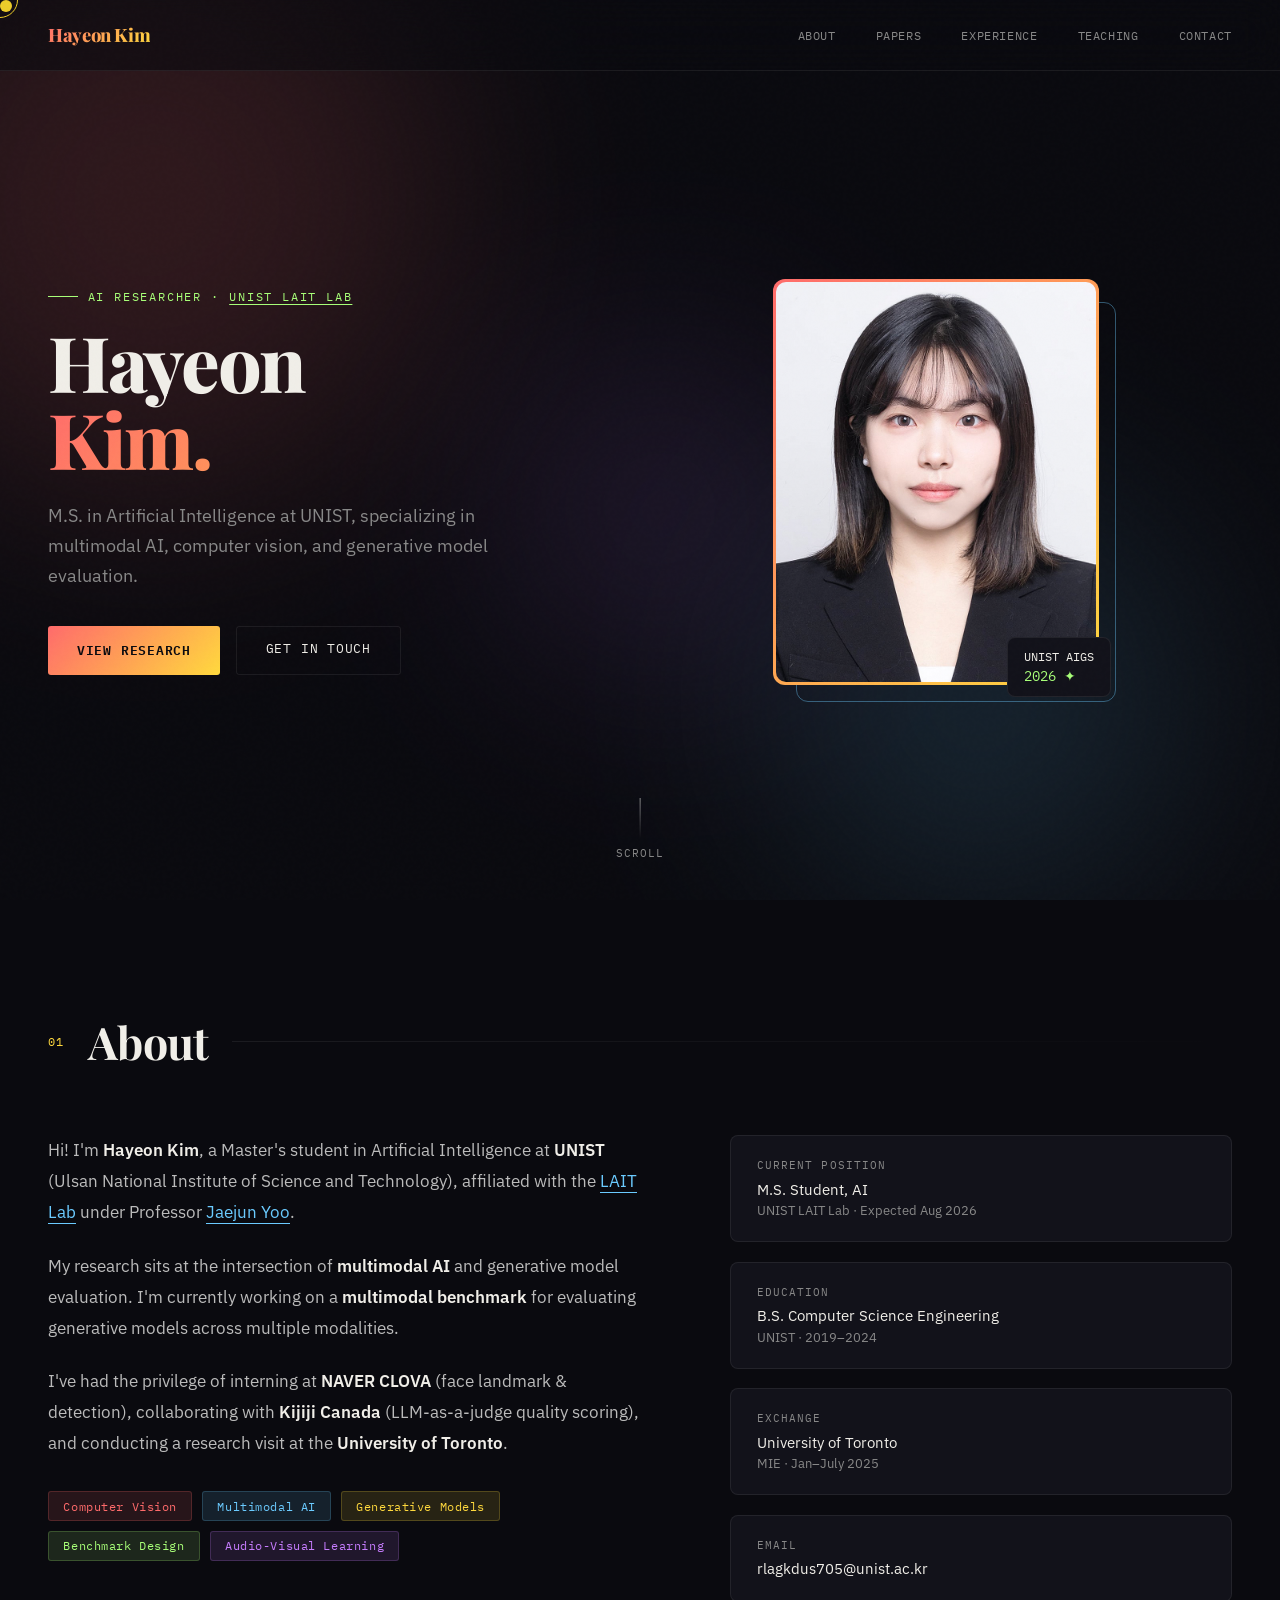
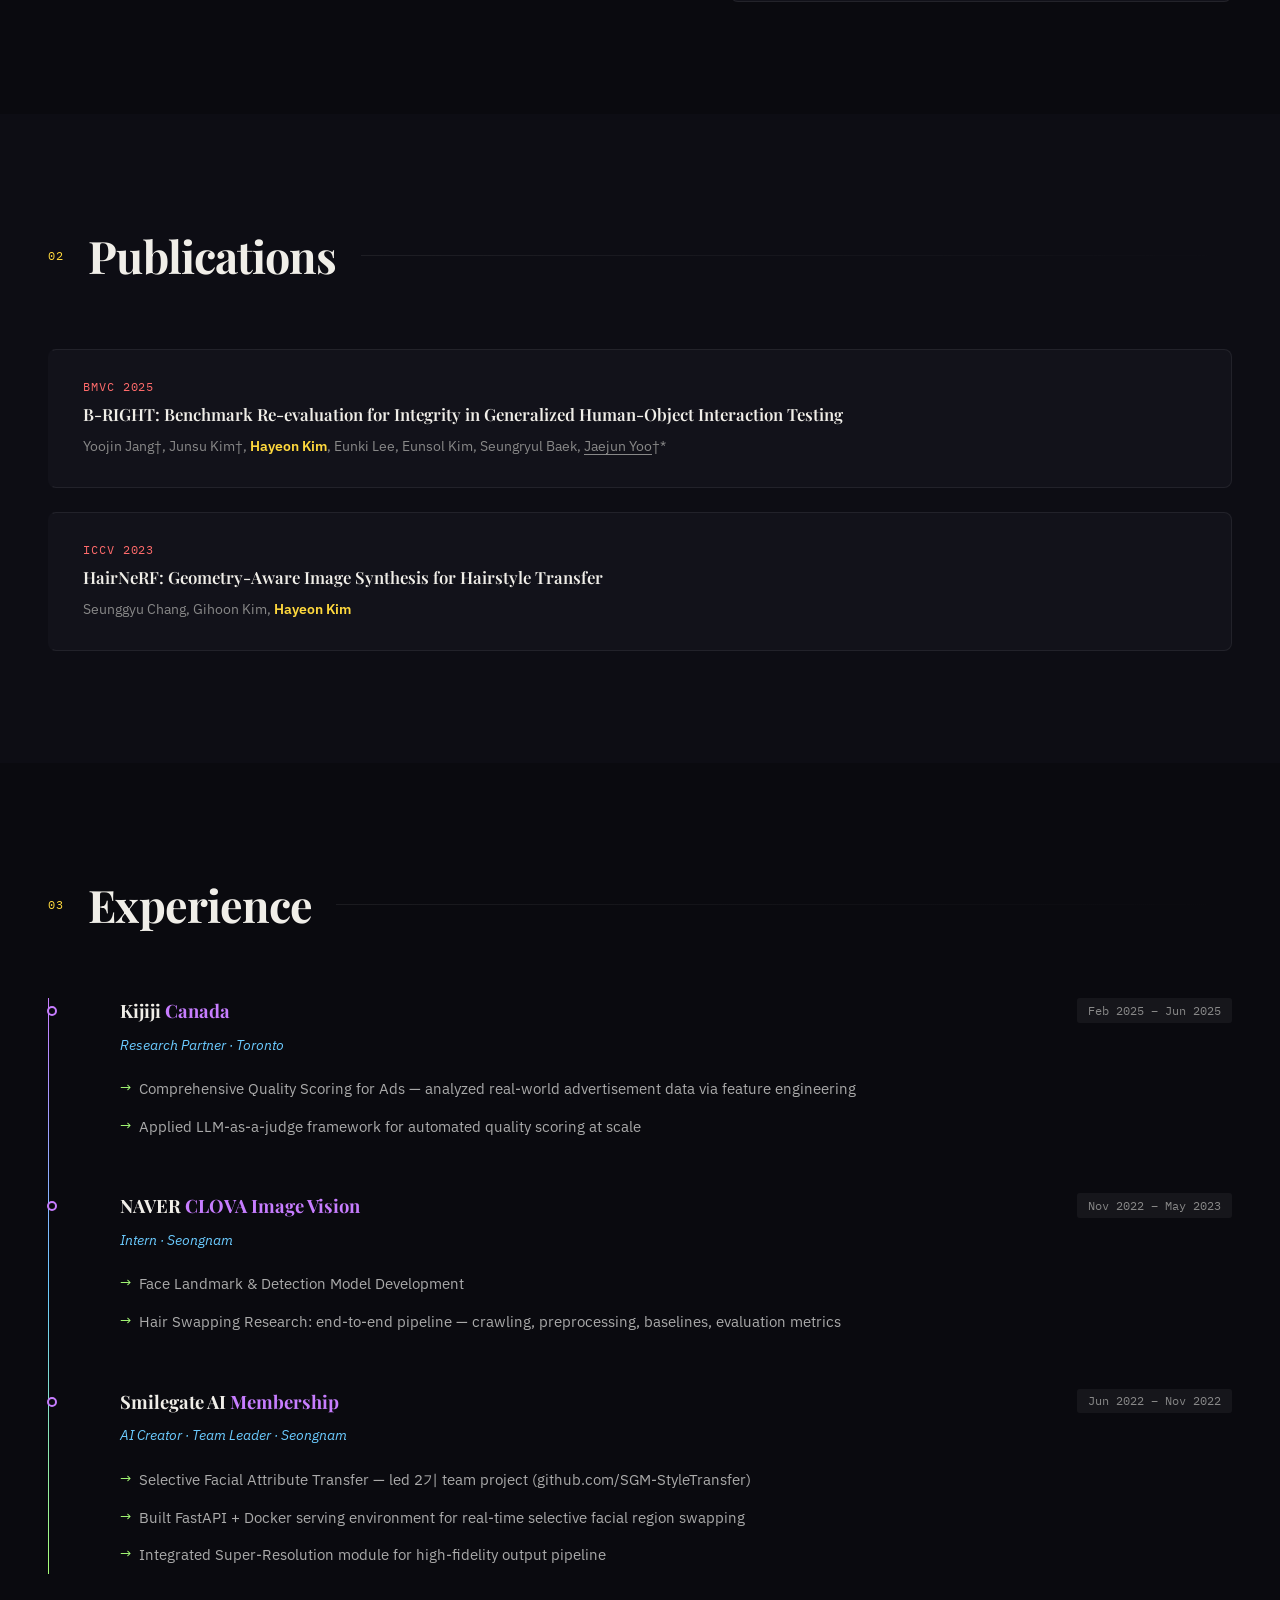
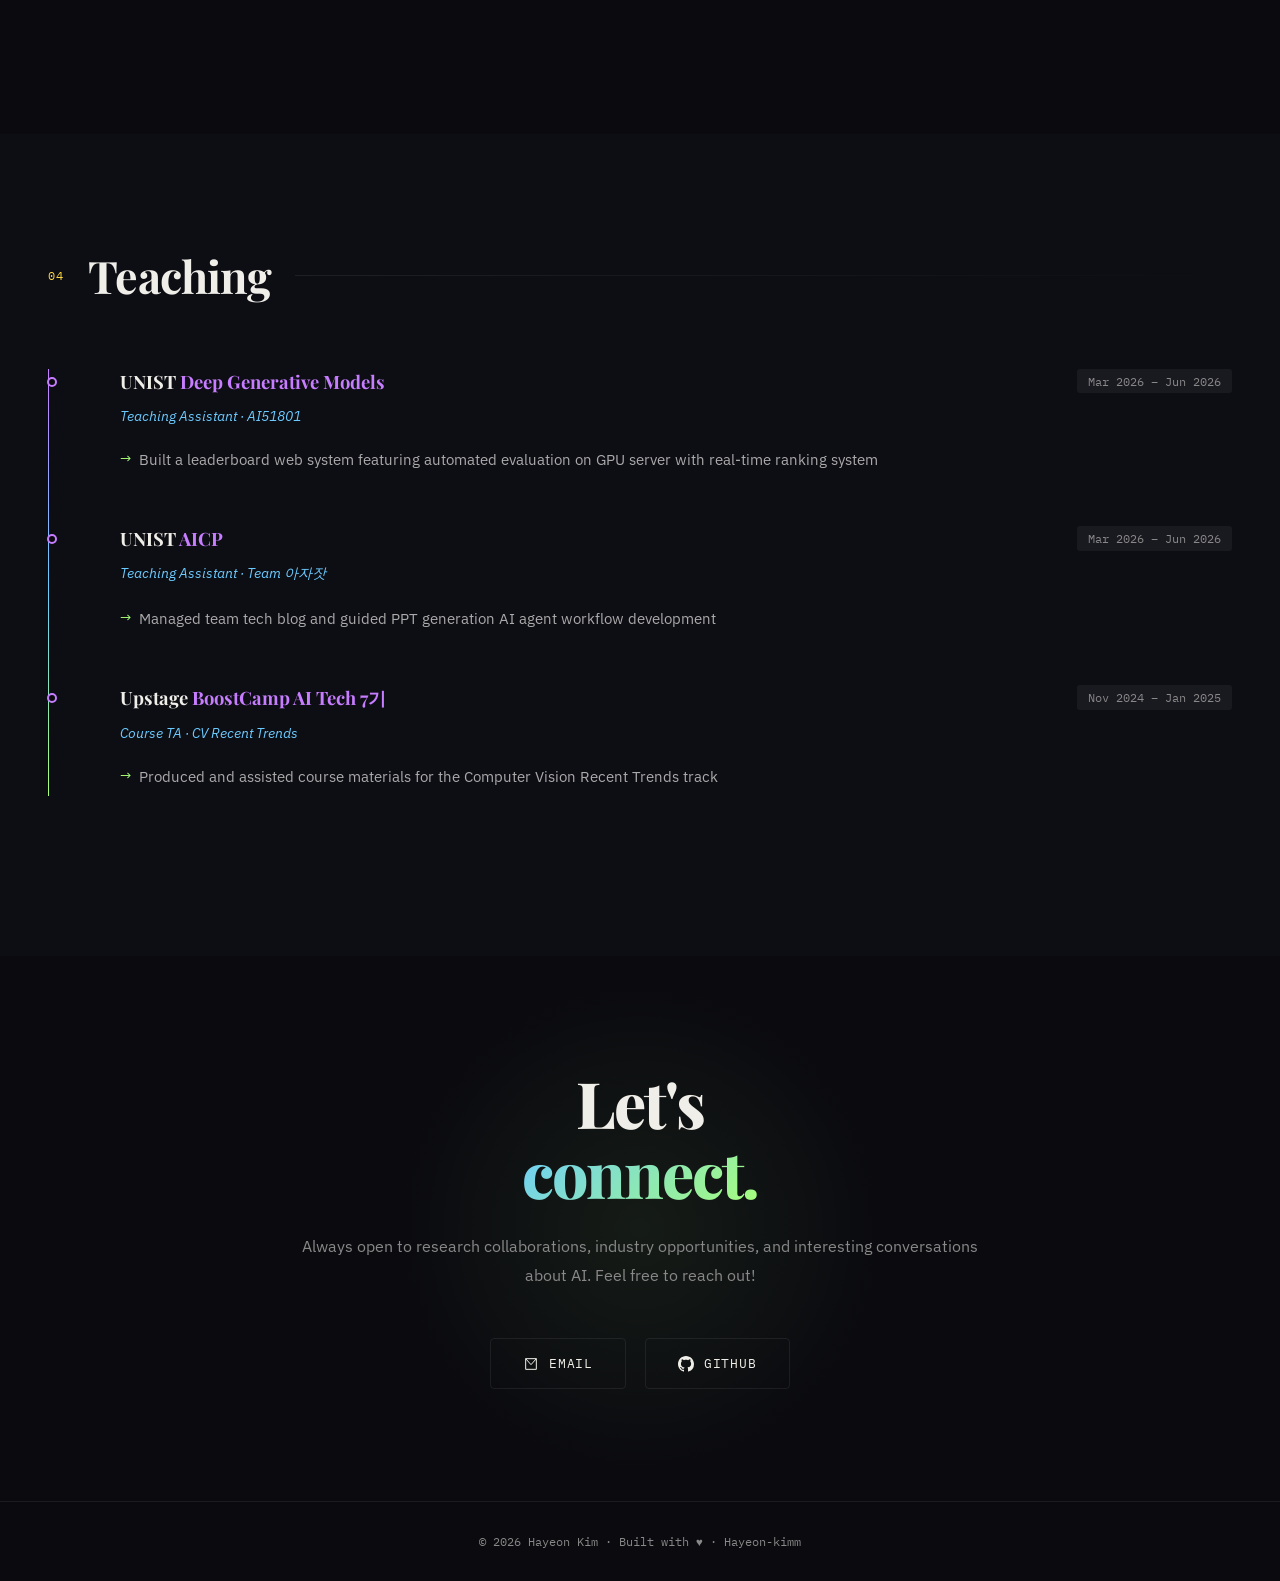
==== index.html @ 932c5a8c "Update index.html" ====
<!DOCTYPE html>
<html lang="en">
<head>
  <meta charset="UTF-8" />
  <meta name="viewport" content="width=device-width, initial-scale=1.0" />
  <title>Hayeon Kim — AI Researcher</title>
  <link rel="preconnect" href="https://fonts.googleapis.com">
  <link href="https://fonts.googleapis.com/css2?family=Playfair+Display:ital,wght@0,500;0,600;0,700;0,800;1,500&family=IBM+Plex+Sans:wght@300;400;500;600&family=IBM+Plex+Mono:wght@400;500&display=swap" rel="stylesheet">
  <style>
    :root {
      --bg: #0a0a0f;
      --card: #12121a;
      --border: rgba(255,255,255,0.07);
      --text: #f0eee8;
      --muted: #888;
      --accent1: #ff6b6b;
      --accent2: #ffd93d;
      --accent3: #6bcbff;
      --accent4: #a8ff78;
      --accent5: #c77dff;
      --grad1: linear-gradient(135deg, #ff6b6b, #ffd93d);
      --grad2: linear-gradient(135deg, #6bcbff, #a8ff78);
      --grad3: linear-gradient(135deg, #c77dff, #ff6b6b);
    }

    *, *::before, *::after { box-sizing: border-box; margin: 0; padding: 0; }

    html { scroll-behavior: smooth; }

    body {
      font-family: 'IBM Plex Sans', sans-serif;
      background: var(--bg);
      color: var(--text);
      overflow-x: hidden;
      cursor: none;
    }

    /* ── CUSTOM CURSOR ── */
    .cursor {
      width: 12px; height: 12px;
      background: var(--accent2);
      border-radius: 50%;
      position: fixed;
      pointer-events: none;
      z-index: 9999;
      transition: transform 0.15s ease, width 0.2s, height 0.2s;
      mix-blend-mode: difference;
    }
    .cursor-ring {
      width: 36px; height: 36px;
      border: 1.5px solid var(--accent2);
      border-radius: 50%;
      position: fixed;
      pointer-events: none;
      z-index: 9998;
      transition: transform 0.4s cubic-bezier(.23,1,.32,1), opacity 0.3s;
      mix-blend-mode: difference;
    }

    /* ── NOISE OVERLAY ── */
    body::before {
      content: '';
      position: fixed;
      inset: 0;
      background-image: url("data:image/svg+xml,%3Csvg viewBox='0 0 256 256' xmlns='http://www.w3.org/2000/svg'%3E%3Cfilter id='noise'%3E%3CfeTurbulence type='fractalNoise' baseFrequency='0.9' numOctaves='4' stitchTiles='stitch'/%3E%3C/filter%3E%3Crect width='100%25' height='100%25' filter='url(%23noise)' opacity='0.03'/%3E%3C/svg%3E");
      pointer-events: none;
      z-index: 1000;
      opacity: 0.4;
    }

    /* ── NAV ── */
    nav {
      position: fixed; top: 0; left: 0; right: 0;
      z-index: 100;
      padding: 1.4rem 3rem;
      display: flex; justify-content: space-between; align-items: center;
      backdrop-filter: blur(20px);
      border-bottom: 1px solid var(--border);
      background: rgba(10,10,15,0.6);
    }
    .nav-logo {
      font-family: 'Playfair Display', serif;
      font-weight: 800;
      font-size: 1.15rem;
      letter-spacing: -0.02em;
      background: var(--grad1);
      -webkit-background-clip: text;
      -webkit-text-fill-color: transparent;
    }
    .nav-links { display: flex; gap: 2.5rem; }
    .nav-links a {
      font-family: 'IBM Plex Mono', monospace;
      font-size: 0.78rem;
      color: var(--muted);
      text-decoration: none;
      letter-spacing: 0.05em;
      text-transform: uppercase;
      transition: color 0.2s;
      position: relative;
    }
    .nav-links a::after {
      content: '';
      position: absolute; bottom: -3px; left: 0; right: 0;
      height: 1px;
      background: var(--accent2);
      transform: scaleX(0);
      transition: transform 0.3s ease;
    }
    .nav-links a:hover { color: var(--text); }
    .nav-links a:hover::after { transform: scaleX(1); }

    /* ── HERO ── */
    #hero {
      min-height: 100vh;
      display: grid;
      grid-template-columns: 1fr 1fr;
      align-items: center;
      padding: 8rem 3rem 4rem;
      position: relative;
      overflow: hidden;
    }
    .hero-bg-blob {
      position: absolute;
      border-radius: 50%;
      filter: blur(120px);
      opacity: 0.15;
      pointer-events: none;
    }
    .blob1 { width: 600px; height: 600px; background: var(--accent1); top: -100px; left: -150px; animation: blobFloat 8s ease-in-out infinite; }
    .blob2 { width: 400px; height: 400px; background: var(--accent3); bottom: 0; right: 100px; animation: blobFloat 10s ease-in-out infinite reverse; }
    .blob3 { width: 300px; height: 300px; background: var(--accent5); top: 40%; left: 40%; animation: blobFloat 7s ease-in-out infinite 2s; }
    @keyframes blobFloat { 0%,100% { transform: translate(0,0) scale(1); } 50% { transform: translate(30px,-40px) scale(1.05); } }

    .hero-text { position: relative; z-index: 2; }
    .hero-tag {
      font-family: 'IBM Plex Mono', monospace;
      font-size: 0.75rem;
      color: var(--accent4);
      letter-spacing: 0.15em;
      text-transform: uppercase;
      margin-bottom: 1.2rem;
      display: flex; align-items: center; gap: 0.6rem;
    }
    .hero-tag::before { content: ''; width: 30px; height: 1px; background: var(--accent4); }
    h1 {
      font-family: 'Playfair Display', serif;
      font-size: clamp(3rem, 6vw, 5rem);
      font-weight: 800;
      line-height: 1.0;
      letter-spacing: -0.03em;
      margin-bottom: 0.3rem;
    }
    h1 .line2 {
      background: var(--grad1);
      -webkit-background-clip: text;
      -webkit-text-fill-color: transparent;
      display: block;
    }
    .hero-subtitle {
      font-size: 1.1rem;
      color: var(--muted);
      margin: 1.5rem 0 2.2rem;
      line-height: 1.7;
      max-width: 480px;
    }
    .hero-subtitle em { color: var(--accent3); font-style: italic; }
    .hero-btns { display: flex; gap: 1rem; flex-wrap: wrap; }
    .btn {
      font-family: 'IBM Plex Mono', monospace;
      font-size: 0.82rem;
      letter-spacing: 0.06em;
      text-transform: uppercase;
      padding: 0.85rem 1.8rem;
      border-radius: 3px;
      text-decoration: none;
      transition: all 0.25s;
      cursor: none;
    }
    .btn-primary {
      background: var(--grad1);
      color: #0a0a0f;
      font-weight: 600;
    }
    .btn-primary:hover { transform: translateY(-3px); box-shadow: 0 12px 35px rgba(255,107,107,0.35); }
    .btn-outline {
      border: 1px solid var(--border);
      color: var(--text);
      background: transparent;
    }
    .btn-outline:hover { border-color: var(--accent3); color: var(--accent3); transform: translateY(-3px); }

    .hero-photo {
      position: relative;
      z-index: 2;
      display: flex;
      justify-content: center;
      align-items: center;
    }
    .photo-frame {
      position: relative;
      width: 320px; height: 400px;
    }
    .photo-frame::before {
      content: '';
      position: absolute;
      inset: -3px;
      background: var(--grad1);
      border-radius: 12px;
      z-index: -1;
      animation: borderRotate 4s linear infinite;
    }
    .photo-frame::after {
      content: '';
      position: absolute;
      top: 20px; left: 20px;
      right: -20px; bottom: -20px;
      border: 1px solid var(--accent3);
      border-radius: 12px;
      opacity: 0.4;
      z-index: -2;
    }
    @keyframes borderRotate { 0%,100% { opacity: 1; } 50% { opacity: 0.6; } }
    .photo-frame img {
      width: 100%; height: 100%;
      object-fit: cover;
      border-radius: 10px;
      display: block;
    }
    .photo-badge {
      position: absolute;
      bottom: -15px; right: -15px;
      background: var(--card);
      border: 1px solid var(--border);
      border-radius: 8px;
      padding: 0.7rem 1rem;
      font-family: 'IBM Plex Mono', monospace;
      font-size: 0.72rem;
    }
    .photo-badge span { color: var(--accent4); display: block; margin-top: 2px; font-size: 0.9rem; }

    .hero-scroll {
      position: absolute;
      bottom: 2.5rem; left: 50%;
      transform: translateX(-50%);
      display: flex; flex-direction: column; align-items: center; gap: 0.5rem;
      font-family: 'IBM Plex Mono', monospace;
      font-size: 0.7rem;
      color: var(--muted);
      letter-spacing: 0.1em;
      text-transform: uppercase;
      z-index: 2;
    }
    .scroll-line {
      width: 1px; height: 40px;
      background: linear-gradient(to bottom, var(--muted), transparent);
      animation: scrollPulse 2s ease-in-out infinite;
    }
    @keyframes scrollPulse { 0%,100% { opacity: 1; transform: scaleY(1); } 50% { opacity: 0.4; transform: scaleY(0.6); } }

    /* ── SECTIONS ── */
    section { padding: 7rem 3rem; position: relative; }
    .section-header {
      display: flex; align-items: center; gap: 1.5rem;
      margin-bottom: 4rem;
    }
    .section-num {
      font-family: 'IBM Plex Mono', monospace;
      font-size: 0.72rem;
      color: var(--accent2);
      letter-spacing: 0.1em;
    }
    .section-title {
      font-family: 'Playfair Display', serif;
      font-size: clamp(1.8rem, 3.5vw, 2.8rem);
      font-weight: 700;
      letter-spacing: -0.02em;
    }
    .section-line {
      flex: 1; height: 1px;
      background: linear-gradient(to right, var(--border), transparent);
    }

    /* ── ABOUT ── */
    #about { background: var(--bg); }
    .about-grid {
      display: grid;
      grid-template-columns: 1.2fr 1fr;
      gap: 5rem;
      align-items: start;
    }
    .about-text p {
      font-size: 1.05rem;
      line-height: 1.85;
      color: #bbb;
      margin-bottom: 1.4rem;
    }
    .about-text p strong { color: var(--text); font-weight: 600; }
    .about-text em { color: var(--accent3); }
    .tag-cloud { display: flex; flex-wrap: wrap; gap: 0.6rem; margin-top: 2rem; }
    .tag {
      font-family: 'IBM Plex Mono', monospace;
      font-size: 0.72rem;
      padding: 0.4rem 0.9rem;
      border-radius: 3px;
      letter-spacing: 0.05em;
    }
    .tag-red { background: rgba(255,107,107,0.12); color: var(--accent1); border: 1px solid rgba(255,107,107,0.2); }
    .tag-yellow { background: rgba(255,217,61,0.12); color: var(--accent2); border: 1px solid rgba(255,217,61,0.2); }
    .tag-blue { background: rgba(107,203,255,0.12); color: var(--accent3); border: 1px solid rgba(107,203,255,0.2); }
    .tag-green { background: rgba(168,255,120,0.12); color: var(--accent4); border: 1px solid rgba(168,255,120,0.2); }
    .tag-purple { background: rgba(199,125,255,0.12); color: var(--accent5); border: 1px solid rgba(199,125,255,0.2); }

    .about-info { display: flex; flex-direction: column; gap: 1.2rem; }
    .info-card {
      background: var(--card);
      border: 1px solid var(--border);
      border-radius: 8px;
      padding: 1.4rem 1.6rem;
      transition: border-color 0.3s, transform 0.3s;
    }
    .info-card:hover { border-color: rgba(255,217,61,0.3); transform: translateX(6px); }
    .info-card-label {
      font-family: 'IBM Plex Mono', monospace;
      font-size: 0.68rem;
      color: var(--muted);
      letter-spacing: 0.1em;
      text-transform: uppercase;
      margin-bottom: 0.4rem;
    }
    .info-card-value { font-size: 0.95rem; color: var(--text); }
    .info-card-sub { font-size: 0.82rem; color: var(--muted); margin-top: 0.2rem; }

    /* ── EDUCATION ── */
    .edu-items { display: flex; flex-direction: column; gap: 1.5rem; }
    .edu-item {
      background: var(--card);
      border: 1px solid var(--border);
      border-radius: 8px;
      padding: 1.8rem 2rem;
      display: grid;
      grid-template-columns: 1fr auto;
      gap: 0.5rem;
      transition: all 0.3s;
    }
    .edu-item:hover { border-color: rgba(107,203,255,0.3); transform: translateY(-3px); }
    .edu-school {
      font-family: 'Playfair Display', serif;
      font-size: 1.1rem;
      font-weight: 700;
    }
    .edu-degree { color: var(--muted); font-size: 0.9rem; margin-top: 0.3rem; }
    .edu-period {
      font-family: 'IBM Plex Mono', monospace;
      font-size: 0.75rem;
      color: var(--accent3);
      text-align: right;
    }

    /* ── PUBLICATIONS ── */
    #publications { background: #0d0d14; }
    .pub-list { display: flex; flex-direction: column; gap: 1.5rem; }
    .pub-item {
      background: var(--card);
      border: 1px solid var(--border);
      border-left: 3px solid transparent;
      border-radius: 8px;
      padding: 1.8rem 2rem;
      transition: all 0.3s;
      position: relative;
      overflow: hidden;
    }
    .pub-item::before {
      content: '';
      position: absolute;
      inset: 0;
      background: linear-gradient(135deg, rgba(255,107,107,0.04), transparent);
      opacity: 0;
      transition: opacity 0.3s;
    }
    .pub-item:hover { border-left-color: var(--accent1); transform: translateX(6px); }
    .pub-item:hover::before { opacity: 1; }
    .pub-venue {
      font-family: 'IBM Plex Mono', monospace;
      font-size: 0.72rem;
      color: var(--accent1);
      letter-spacing: 0.08em;
      text-transform: uppercase;
      margin-bottom: 0.6rem;
    }
    .pub-title {
      font-family: 'Playfair Display', serif;
      font-size: 1.05rem;
      font-weight: 600;
      margin-bottom: 0.6rem;
      line-height: 1.4;
    }
    .pub-authors {
      font-size: 0.85rem;
      color: var(--muted);
      line-height: 1.6;
    }
    .pub-authors .me { color: var(--accent2); font-weight: 600; }

    /* ── EXPERIENCE ── */
    #experience { background: var(--bg); }
    .exp-timeline { position: relative; padding-left: 2rem; }
    .exp-timeline::before {
      content: '';
      position: absolute;
      left: 0; top: 0; bottom: 0;
      width: 1px;
      background: linear-gradient(to bottom, var(--accent5), var(--accent3), var(--accent4));
    }
    .exp-item {
      position: relative;
      margin-bottom: 3rem;
      padding-left: 2.5rem;
    }
    .exp-dot {
      position: absolute;
      left: -2.05rem;
      top: 0.5rem;
      width: 10px; height: 10px;
      border-radius: 50%;
      border: 2px solid var(--accent5);
      background: var(--bg);
      transition: all 0.3s;
    }
    .exp-item:hover .exp-dot { background: var(--accent5); transform: scale(1.3); box-shadow: 0 0 12px var(--accent5); }
    .exp-header { display: flex; justify-content: space-between; align-items: flex-start; margin-bottom: 0.8rem; }
    .exp-company {
      font-family: 'Playfair Display', serif;
      font-size: 1.15rem;
      font-weight: 700;
    }
    .exp-company span { color: var(--accent5); }
    .exp-period {
      font-family: 'IBM Plex Mono', monospace;
      font-size: 0.72rem;
      color: var(--muted);
      background: rgba(255,255,255,0.05);
      padding: 0.3rem 0.7rem;
      border-radius: 3px;
      white-space: nowrap;
    }
    .exp-role {
      font-size: 0.88rem;
      color: var(--accent3);
      margin-bottom: 1rem;
      font-style: italic;
    }
    .exp-items { list-style: none; }
    .exp-items li {
      font-size: 0.92rem;
      color: #aaa;
      line-height: 1.7;
      padding: 0.4rem 0;
      padding-left: 1.2rem;
      position: relative;
    }
    .exp-items li::before {
      content: '→';
      position: absolute;
      left: 0;
      color: var(--accent4);
      font-size: 0.85rem;
    }
    .exp-subitems { margin-top: 0.5rem; margin-left: 1rem; }
    .exp-subitems li::before { content: '·'; color: var(--muted); }

    /* ── PROJECTS ── */
    #projects { background: #0d0d14; }
    .proj-grid {
      display: grid;
      grid-template-columns: repeat(auto-fit, minmax(340px, 1fr));
      gap: 1.5rem;
    }
    .proj-card {
      background: var(--card);
      border: 1px solid var(--border);
      border-radius: 10px;
      padding: 2rem;
      transition: all 0.35s;
      position: relative;
      overflow: hidden;
    }
    .proj-card::after {
      content: '';
      position: absolute;
      top: 0; left: 0; right: 0;
      height: 3px;
    }
    .proj-card.c1::after { background: var(--grad1); }
    .proj-card.c2::after { background: var(--grad2); }
    .proj-card.c3::after { background: var(--grad3); }
    .proj-card:hover { transform: translateY(-8px); border-color: rgba(255,255,255,0.12); box-shadow: 0 20px 60px rgba(0,0,0,0.4); }
    .proj-tag {
      font-family: 'IBM Plex Mono', monospace;
      font-size: 0.68rem;
      color: var(--muted);
      letter-spacing: 0.1em;
      text-transform: uppercase;
      margin-bottom: 0.8rem;
    }
    .proj-title {
      font-family: 'Playfair Display', serif;
      font-size: 1.1rem;
      font-weight: 700;
      margin-bottom: 0.8rem;
    }
    .proj-desc { font-size: 0.88rem; color: #888; line-height: 1.7; }
    .proj-footer { margin-top: 1.4rem; display: flex; gap: 0.5rem; flex-wrap: wrap; }
    .proj-chip {
      font-family: 'IBM Plex Mono', monospace;
      font-size: 0.68rem;
      padding: 0.25rem 0.65rem;
      border-radius: 2px;
      background: rgba(255,255,255,0.06);
      color: var(--muted);
    }

    /* ── CONTACT ── */
    #contact {
      background: var(--bg);
      text-align: center;
    }
    .contact-inner { max-width: 680px; margin: 0 auto; }
    .contact-big {
      font-family: 'Playfair Display', serif;
      font-size: clamp(2.5rem, 5vw, 4.5rem);
      font-weight: 800;
      line-height: 1.1;
      letter-spacing: -0.03em;
      margin-bottom: 1.5rem;
    }
    .contact-big em {
      background: var(--grad2);
      -webkit-background-clip: text;
      -webkit-text-fill-color: transparent;
      font-style: normal;
    }
    .contact-desc { color: var(--muted); font-size: 1rem; line-height: 1.8; margin-bottom: 3rem; }
    .contact-links { display: flex; justify-content: center; gap: 1.2rem; flex-wrap: wrap; }
    .contact-link {
      font-family: 'IBM Plex Mono', monospace;
      font-size: 0.82rem;
      letter-spacing: 0.06em;
      text-transform: uppercase;
      padding: 1rem 2rem;
      border: 1px solid var(--border);
      border-radius: 4px;
      text-decoration: none;
      color: var(--text);
      transition: all 0.3s;
      display: flex; align-items: center; gap: 0.6rem;
    }
    .contact-link:hover { background: rgba(255,255,255,0.05); transform: translateY(-3px); }
    .contact-link.email:hover { border-color: var(--accent1); color: var(--accent1); }
    .contact-link.github:hover { border-color: var(--accent3); color: var(--accent3); }

    .contact-orb {
      position: absolute;
      width: 500px; height: 500px;
      border-radius: 50%;
      background: radial-gradient(circle, rgba(168,255,120,0.07), transparent 70%);
      top: 50%; left: 50%;
      transform: translate(-50%, -50%);
      pointer-events: none;
    }

    /* ── FOOTER ── */
    footer {
      text-align: center;
      padding: 2rem;
      border-top: 1px solid var(--border);
      font-family: 'IBM Plex Mono', monospace;
      font-size: 0.72rem;
      color: var(--muted);
    }

    /* ── REVEAL ANIMATIONS ── */
    .reveal {
      opacity: 0;
      transform: translateY(30px);
      transition: opacity 0.7s ease, transform 0.7s ease;
    }
    .reveal.visible { opacity: 1; transform: translateY(0); }

    /* ── RESPONSIVE ── */
    @media (max-width: 900px) {
      #hero { grid-template-columns: 1fr; text-align: center; }
      .hero-photo { margin-top: 3rem; }
      .hero-tag { justify-content: center; }
      .hero-btns { justify-content: center; }
      .about-grid { grid-template-columns: 1fr; }
      nav { padding: 1.2rem 1.5rem; }
      .nav-links { gap: 1.5rem; }
      section { padding: 5rem 1.5rem; }
    }
  </style>
</head>
<body>

  <div class="cursor" id="cursor"></div>
  <div class="cursor-ring" id="cursorRing"></div>

  <!-- NAV -->
  <nav>
    <div class="nav-logo">Hayeon Kim</div>
    <div class="nav-links">
      <a href="#about">About</a>
      <a href="#publications">Papers</a>
      <a href="#experience">Experience</a>
      <a href="#projects">Teaching</a>
      <a href="#contact">Contact</a>
    </div>
  </nav>

  <!-- HERO -->
  <section id="hero">
    <div class="blob1 hero-bg-blob"></div>
    <div class="blob2 hero-bg-blob"></div>
    <div class="blob3 hero-bg-blob"></div>

    <div class="hero-text reveal">
      <div class="hero-tag">AI Researcher · <a href="https://sites.google.com/view/jaejunyoo" target="_blank" style="color:inherit;text-decoration:underline;text-underline-offset:3px;">UNIST LAIT Lab</a></div>
      <h1>
        Hayeon
        <span class="line2">Kim.</span>
      </h1>
      <p class="hero-subtitle">
        M.S. in Artificial Intelligence at UNIST, specializing in multimodal AI, computer vision, and generative model evaluation.
      </p>
      <div class="hero-btns">
        <a href="#publications" class="btn btn-primary">View Research</a>
        <a href="mailto:rlagkdus705@unist.ac.kr" class="btn btn-outline">Get in Touch</a>
      </div>
    </div>

    <div class="hero-photo reveal">
      <div class="photo-frame">
        <img src="[data-uri]" alt="Hayeon Kim" />
        <div class="photo-badge">
          UNIST AIGS<br>
          <span>2026 ✦</span>
        </div>
      </div>
    </div>

    <div class="hero-scroll">
      <div class="scroll-line"></div>
      scroll
    </div>
  </section>

  <!-- ABOUT -->
  <section id="about">
    <div class="section-header reveal">
      <span class="section-num">01</span>
      <h2 class="section-title">About</h2>
      <div class="section-line"></div>
    </div>
    <div class="about-grid">
      <div class="about-text reveal">
        <p>
          Hi! I'm <strong>Hayeon Kim</strong>, a Master's student in Artificial Intelligence at <strong>UNIST</strong> (Ulsan National Institute of Science and Technology), affiliated with the <a href="https://sites.google.com/view/jaejunyoo" target="_blank" style="color:var(--accent3);text-decoration:none;border-bottom:1px solid var(--accent3);">LAIT Lab</a> under Professor <a href="https://sites.google.com/view/jaejunyoo/professor?authuser=0" target="_blank" style="color:var(--accent3);text-decoration:none;border-bottom:1px solid var(--accent3);">Jaejun Yoo</a>.
        </p>
        <p>
          My research sits at the intersection of <strong>multimodal AI</strong> and generative model evaluation. I'm currently working on a <strong>multimodal benchmark</strong> for evaluating generative models across multiple modalities.
        </p>
        <p>
          I've had the privilege of interning at <strong>NAVER CLOVA</strong> (face landmark & detection), collaborating with <strong>Kijiji Canada</strong> (LLM-as-a-judge quality scoring), and conducting a research visit at the <strong>University of Toronto</strong>.
        </p>
        <div class="tag-cloud">
          <span class="tag tag-red">Computer Vision</span>
          <span class="tag tag-blue">Multimodal AI</span>
          <span class="tag tag-yellow">Generative Models</span>
          <span class="tag tag-green">Benchmark Design</span>
          <span class="tag tag-purple">Audio-Visual Learning</span>

        </div>
      </div>
      <div class="about-info reveal">
        <div class="info-card">
          <div class="info-card-label">Current Position</div>
          <div class="info-card-value">M.S. Student, AI</div>
          <div class="info-card-sub">UNIST LAIT Lab · Expected Aug 2026</div>
        </div>
        <div class="info-card">
          <div class="info-card-label">Education</div>
          <div class="info-card-value">B.S. Computer Science Engineering</div>
          <div class="info-card-sub">UNIST · 2019–2024</div>
        </div>
        <div class="info-card">
          <div class="info-card-label">Exchange</div>
          <div class="info-card-value">University of Toronto</div>
          <div class="info-card-sub">MIE · Jan–July 2025</div>
        </div>

        <div class="info-card">
          <div class="info-card-label">Email</div>
          <div class="info-card-value">rlagkdus705@unist.ac.kr</div>
        </div>
      </div>
    </div>
  </section>

  <!-- PUBLICATIONS -->
  <section id="publications">
    <div class="section-header reveal">
      <span class="section-num">02</span>
      <h2 class="section-title">Publications</h2>
      <div class="section-line"></div>
    </div>
    <div class="pub-list">
      <div class="pub-item reveal">
        <div class="pub-venue">BMVC 2025</div>
        <div class="pub-title">B-RIGHT: Benchmark Re-evaluation for Integrity in Generalized Human-Object Interaction Testing</div>
        <div class="pub-authors">Yoojin Jang†, Junsu Kim†, <span class="me">Hayeon Kim</span>, Eunki Lee, Eunsol Kim, Seungryul Baek, <a href="https://sites.google.com/view/jaejunyoo/professor?authuser=0" target="_blank" style="color:inherit;text-decoration:underline;text-underline-offset:3px;">Jaejun Yoo</a>†*</div>
      </div>

      <div class="pub-item reveal">
        <div class="pub-venue">ICCV 2023</div>
        <div class="pub-title">HairNeRF: Geometry-Aware Image Synthesis for Hairstyle Transfer</div>
        <div class="pub-authors">Seunggyu Chang, Gihoon Kim, <span class="me">Hayeon Kim</span></div>
      </div>
    </div>
  </section>

  <!-- EXPERIENCE -->
  <section id="experience">
    <div class="section-header reveal">
      <span class="section-num">03</span>
      <h2 class="section-title">Experience</h2>
      <div class="section-line"></div>
    </div>
    <div class="exp-timeline">
      <div class="exp-item reveal">
        <div class="exp-dot"></div>
        <div class="exp-header">
          <div class="exp-company">Kijiji <span>Canada</span></div>
          <div class="exp-period">Feb 2025 – Jun 2025</div>
        </div>
        <div class="exp-role">Research Partner · Toronto</div>
        <ul class="exp-items">
          <li>Comprehensive Quality Scoring for Ads — analyzed real-world advertisement data via feature engineering</li>
          <li>Applied LLM-as-a-judge framework for automated quality scoring at scale</li>
        </ul>
      </div>
      <div class="exp-item reveal">
        <div class="exp-dot"></div>
        <div class="exp-header">
          <div class="exp-company">NAVER <span>CLOVA Image Vision</span></div>
          <div class="exp-period">Nov 2022 – May 2023</div>
        </div>
        <div class="exp-role">Intern · Seongnam</div>
        <ul class="exp-items">
          <li>Face Landmark &amp; Detection Model Development</li>
          <li>Hair Swapping Research: end-to-end pipeline — crawling, preprocessing, baselines, evaluation metrics</li>
        </ul>
      </div>
      <div class="exp-item reveal">
        <div class="exp-dot"></div>
        <div class="exp-header">
          <div class="exp-company">Smilegate AI <span>Membership</span></div>
          <div class="exp-period">Jun 2022 – Nov 2022</div>
        </div>
        <div class="exp-role">AI Creator · Team Leader · Seongnam</div>
        <ul class="exp-items">
          <li>Selective Facial Attribute Transfer — led 2기 team project (github.com/SGM-StyleTransfer)</li>
          <li>Built FastAPI + Docker serving environment for real-time selective facial region swapping</li>
          <li>Integrated Super-Resolution module for high-fidelity output pipeline</li>
        </ul>
      </div>
    </div>
  </section>

  <!-- TEACHING -->
  <section id="projects">
    <div class="section-header reveal">
      <span class="section-num">04</span>
      <h2 class="section-title">Teaching</h2>
      <div class="section-line"></div>
    </div>
    <div class="exp-timeline">
      <div class="exp-item reveal">
        <div class="exp-dot"></div>
        <div class="exp-header">
          <div class="exp-company">UNIST <span>Deep Generative Models</span></div>
          <div class="exp-period">Mar 2026 – Jun 2026</div>
        </div>
        <div class="exp-role">Teaching Assistant · AI51801</div>
        <ul class="exp-items">
          <li>Built a leaderboard web system featuring automated evaluation on GPU server with real-time ranking system</li>
        </ul>
      </div>
      <div class="exp-item reveal">
        <div class="exp-dot"></div>
        <div class="exp-header">
          <div class="exp-company">UNIST <span>AICP</span></div>
          <div class="exp-period">Mar 2026 – Jun 2026</div>
        </div>
        <div class="exp-role">Teaching Assistant · Team 아자잣</div>
        <ul class="exp-items">
          <li>Managed team tech blog and guided PPT generation AI agent workflow development</li>
        </ul>
      </div>
      <div class="exp-item reveal">
        <div class="exp-dot"></div>
        <div class="exp-header">
          <div class="exp-company">Upstage <span>BoostCamp AI Tech 7기</span></div>
          <div class="exp-period">Nov 2024 – Jan 2025</div>
        </div>
        <div class="exp-role">Course TA · CV Recent Trends</div>
        <ul class="exp-items">
          <li>Produced and assisted course materials for the Computer Vision Recent Trends track</li>
        </ul>
      </div>
    </div>
  </section>

  <!-- CONTACT -->
  <section id="contact">
    <div class="contact-orb"></div>
    <div class="contact-inner">
      <div class="contact-big reveal">
        Let's<br><em>connect.</em>
      </div>
      <p class="contact-desc reveal">
        Always open to research collaborations, industry opportunities, and interesting conversations about AI. Feel free to reach out!
      </p>
      <div class="contact-links reveal">
        <a href="mailto:rlagkdus705@unist.ac.kr" class="contact-link email">
          <svg width="16" height="16" fill="none" stroke="currentColor" stroke-width="1.5" viewBox="0 0 24 24"><path d="M4 4h16v16H4V4zm0 0l8 9 8-9"/></svg>
          Email
        </a>
        <a href="https://github.com/Hayeon-kimm" target="_blank" class="contact-link github">
          <svg width="16" height="16" fill="currentColor" viewBox="0 0 24 24"><path d="M12 0C5.37 0 0 5.37 0 12c0 5.31 3.435 9.795 8.205 11.385.6.105.825-.255.825-.57 0-.285-.015-1.23-.015-2.235-3.015.555-3.795-.735-4.035-1.41-.135-.345-.72-1.41-1.23-1.695-.42-.225-1.02-.78-.015-.795.945-.015 1.62.87 1.845 1.23 1.08 1.815 2.805 1.305 3.495.99.105-.78.42-1.305.765-1.605-2.67-.3-5.46-1.335-5.46-5.925 0-1.305.465-2.385 1.23-3.225-.12-.3-.54-1.53.12-3.18 0 0 1.005-.315 3.3 1.23.96-.27 1.98-.405 3-.405s2.04.135 3 .405c2.295-1.56 3.3-1.23 3.3-1.23.66 1.65.24 2.88.12 3.18.765.84 1.23 1.905 1.23 3.225 0 4.605-2.805 5.625-5.475 5.925.435.375.81 1.095.81 2.22 0 1.605-.015 2.895-.015 3.3 0 .315.225.69.825.57A12.02 12.02 0 0 0 24 12c0-6.63-5.37-12-12-12z"/></svg>
          GitHub
        </a>
      </div>
    </div>
  </section>

  <footer>
    <p>© 2026 Hayeon Kim · Built with ♥ · <a href="https://github.com/Hayeon-kimm" style="color:var(--muted);text-decoration:none;">Hayeon-kimm</a></p>
  </footer>

  <script>
    // Cursor
    const cursor = document.getElementById('cursor');
    const ring = document.getElementById('cursorRing');
    let mx = 0, my = 0, rx = 0, ry = 0;
    document.addEventListener('mousemove', e => { mx = e.clientX; my = e.clientY; cursor.style.left = mx-6+'px'; cursor.style.top = my-6+'px'; });
    function animRing() { rx += (mx-rx)*0.12; ry += (my-ry)*0.12; ring.style.left = rx-18+'px'; ring.style.top = ry-18+'px'; requestAnimationFrame(animRing); }
    animRing();
    document.querySelectorAll('a,.btn,.info-card,.pub-item,.proj-card,.exp-item').forEach(el => {
      el.addEventListener('mouseenter', () => { cursor.style.transform = 'scale(2)'; ring.style.transform = 'scale(1.5)'; });
      el.addEventListener('mouseleave', () => { cursor.style.transform = 'scale(1)'; ring.style.transform = 'scale(1)'; });
    });

    // Reveal
    const reveals = document.querySelectorAll('.reveal');
    const obs = new IntersectionObserver(entries => {
      entries.forEach((e, i) => { if (e.isIntersecting) { setTimeout(() => e.target.classList.add('visible'), i * 80); } });
    }, { threshold: 0.1 });
    reveals.forEach(r => obs.observe(r));
  </script>
</body>
</html>
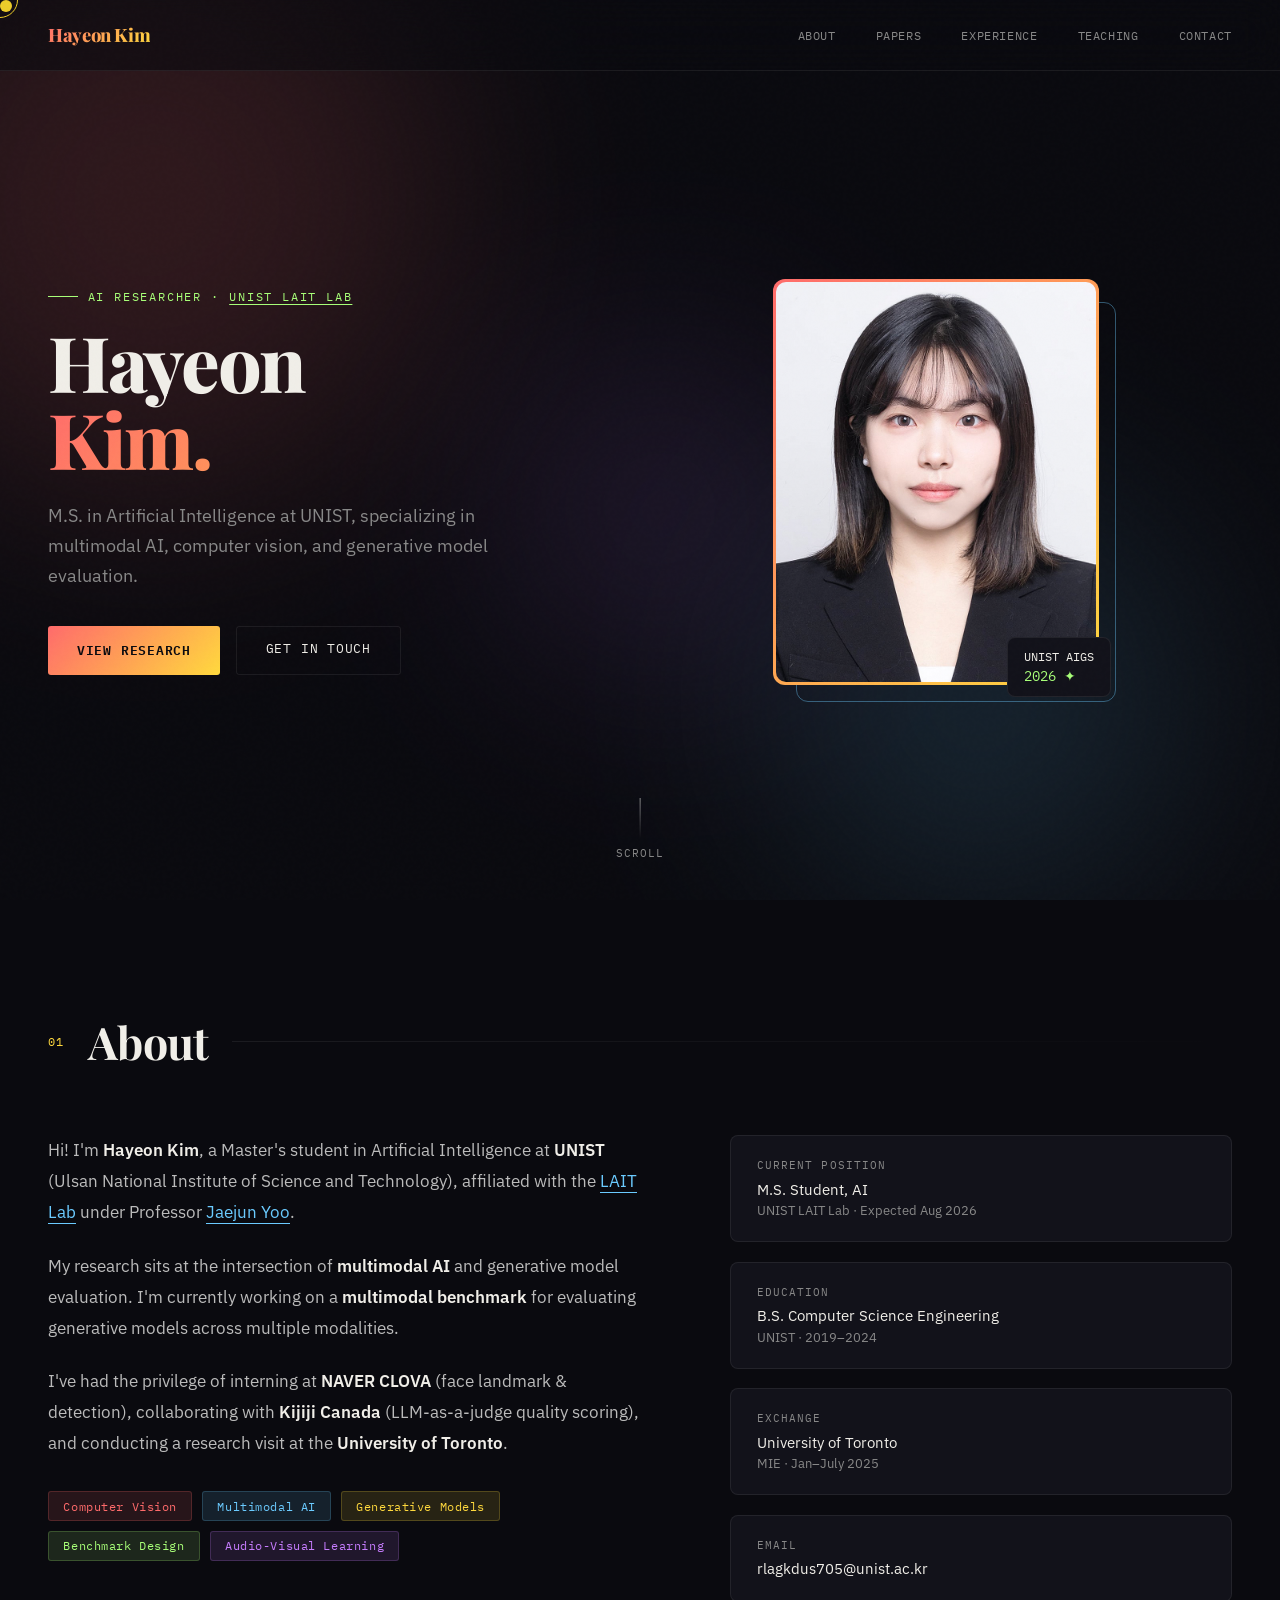
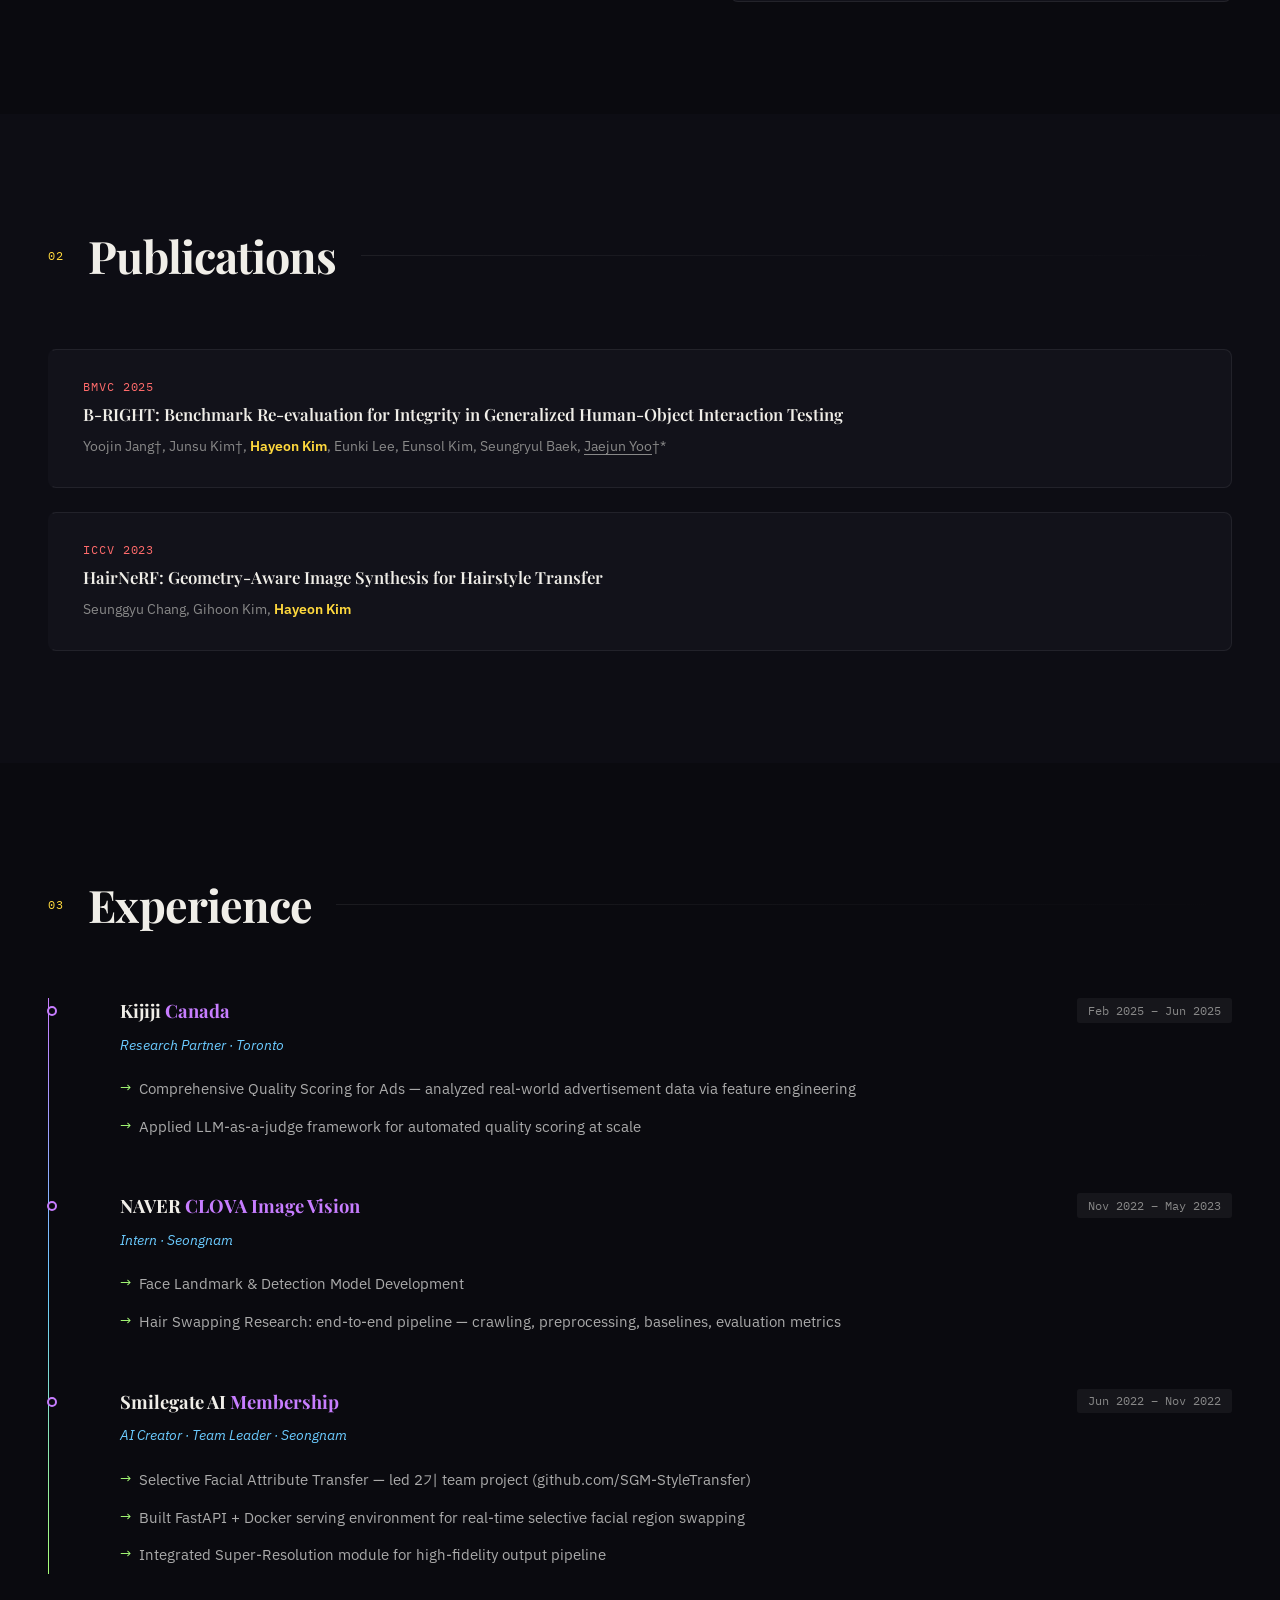
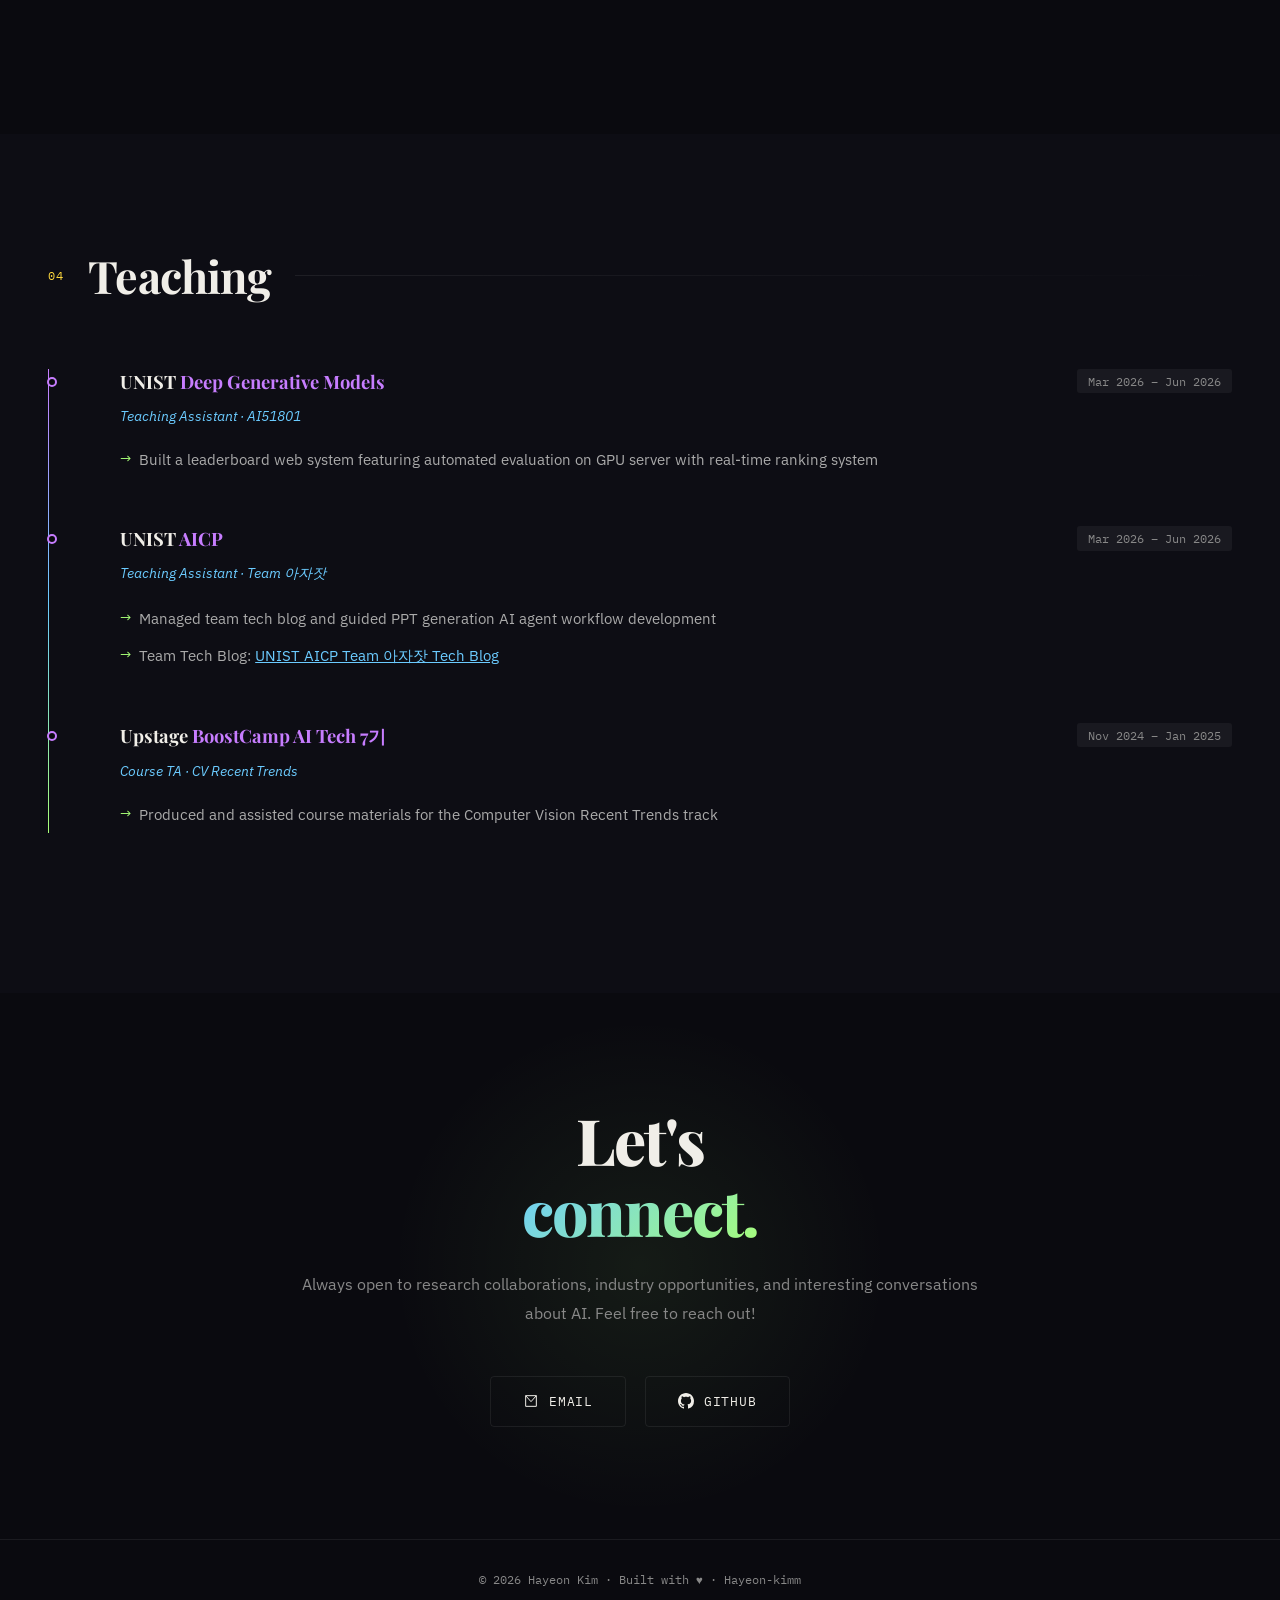
==== commit 57acaf49: "Add team tech blog link to AICP TA section Co-Authored-By: Claude Opus 4.6 (1M context) <noreply@ant" ====
--- a/index.html
+++ b/index.html
@@ -803,6 +803,7 @@
         <div class="exp-role">Teaching Assistant · Team 아자잣</div>
         <ul class="exp-items">
           <li>Managed team tech blog and guided PPT generation AI agent workflow development</li>
+          <li>Team Tech Blog: <a href="https://hayeon-kimm.github.io/aicp_techblog/" target="_blank" style="color: var(--accent3); text-decoration: underline;">UNIST AICP Team 아자잣 Tech Blog</a></li>
         </ul>
       </div>
       <div class="exp-item reveal">
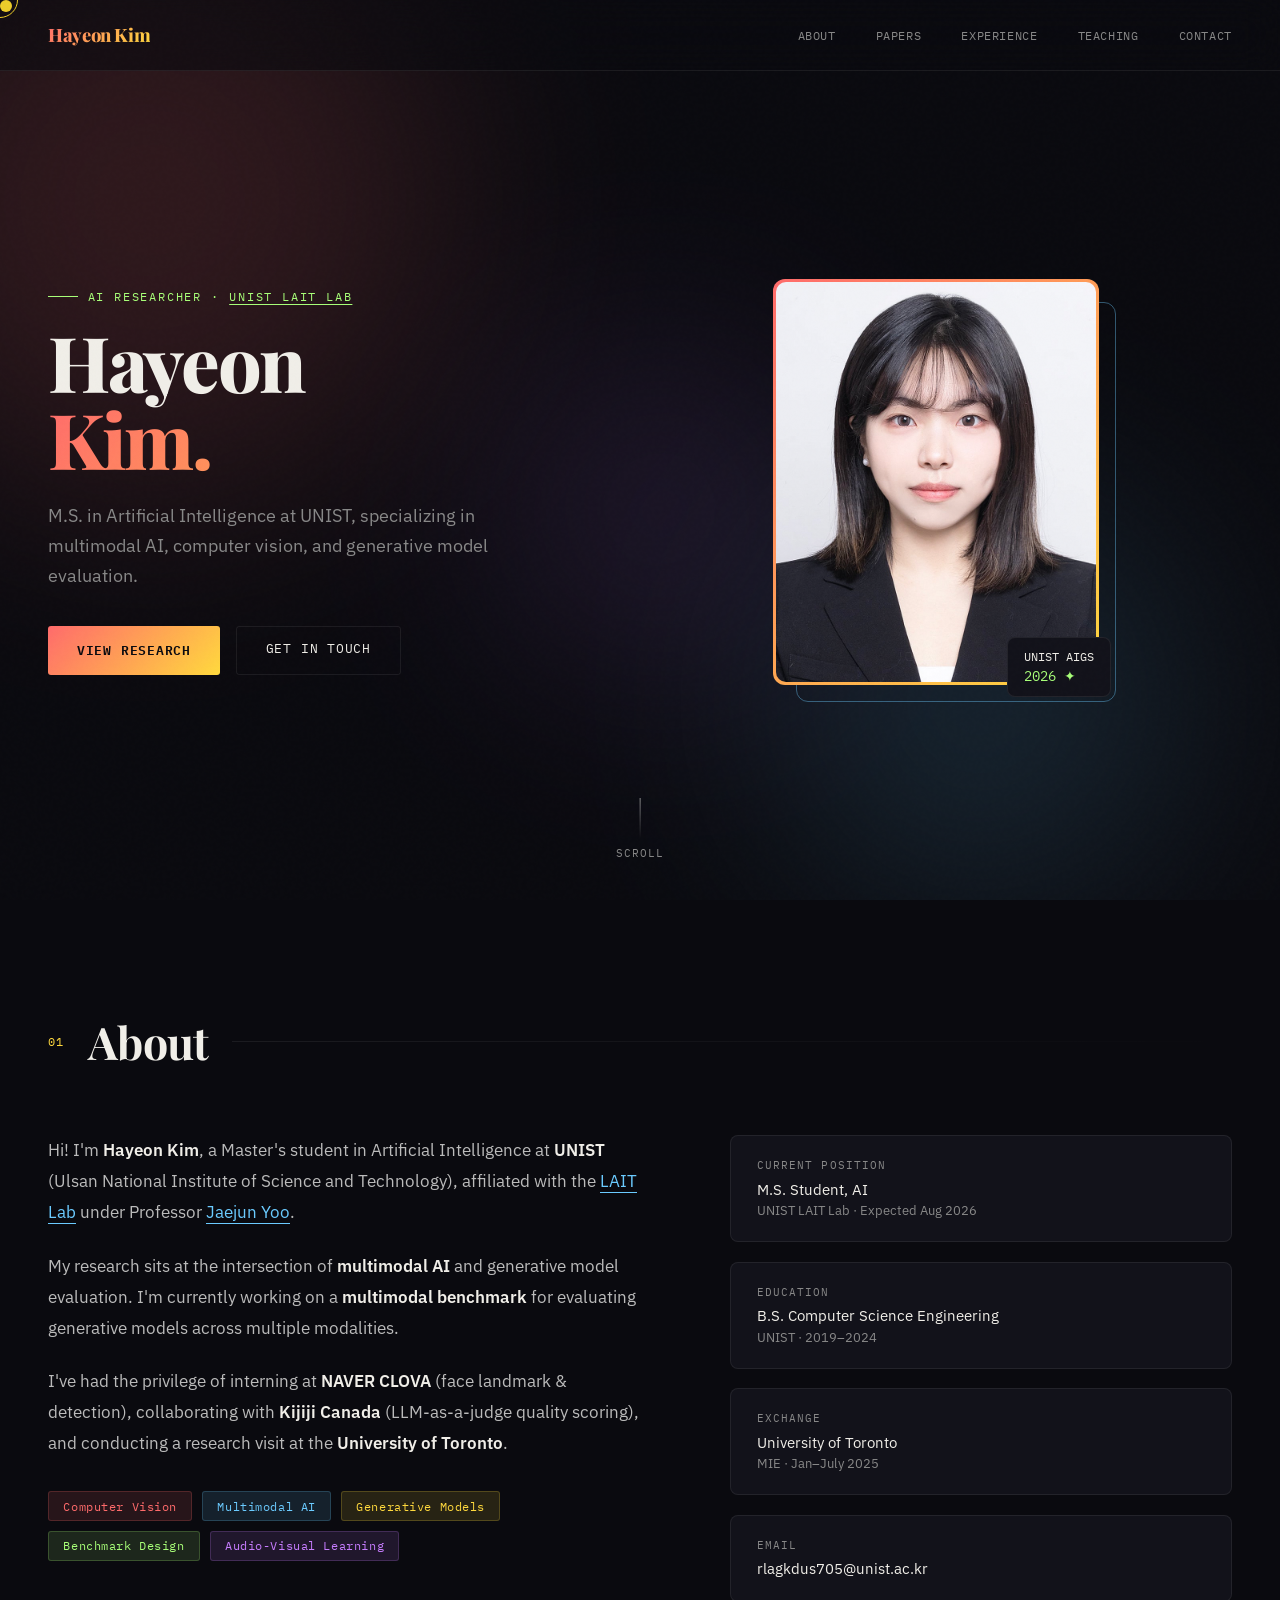
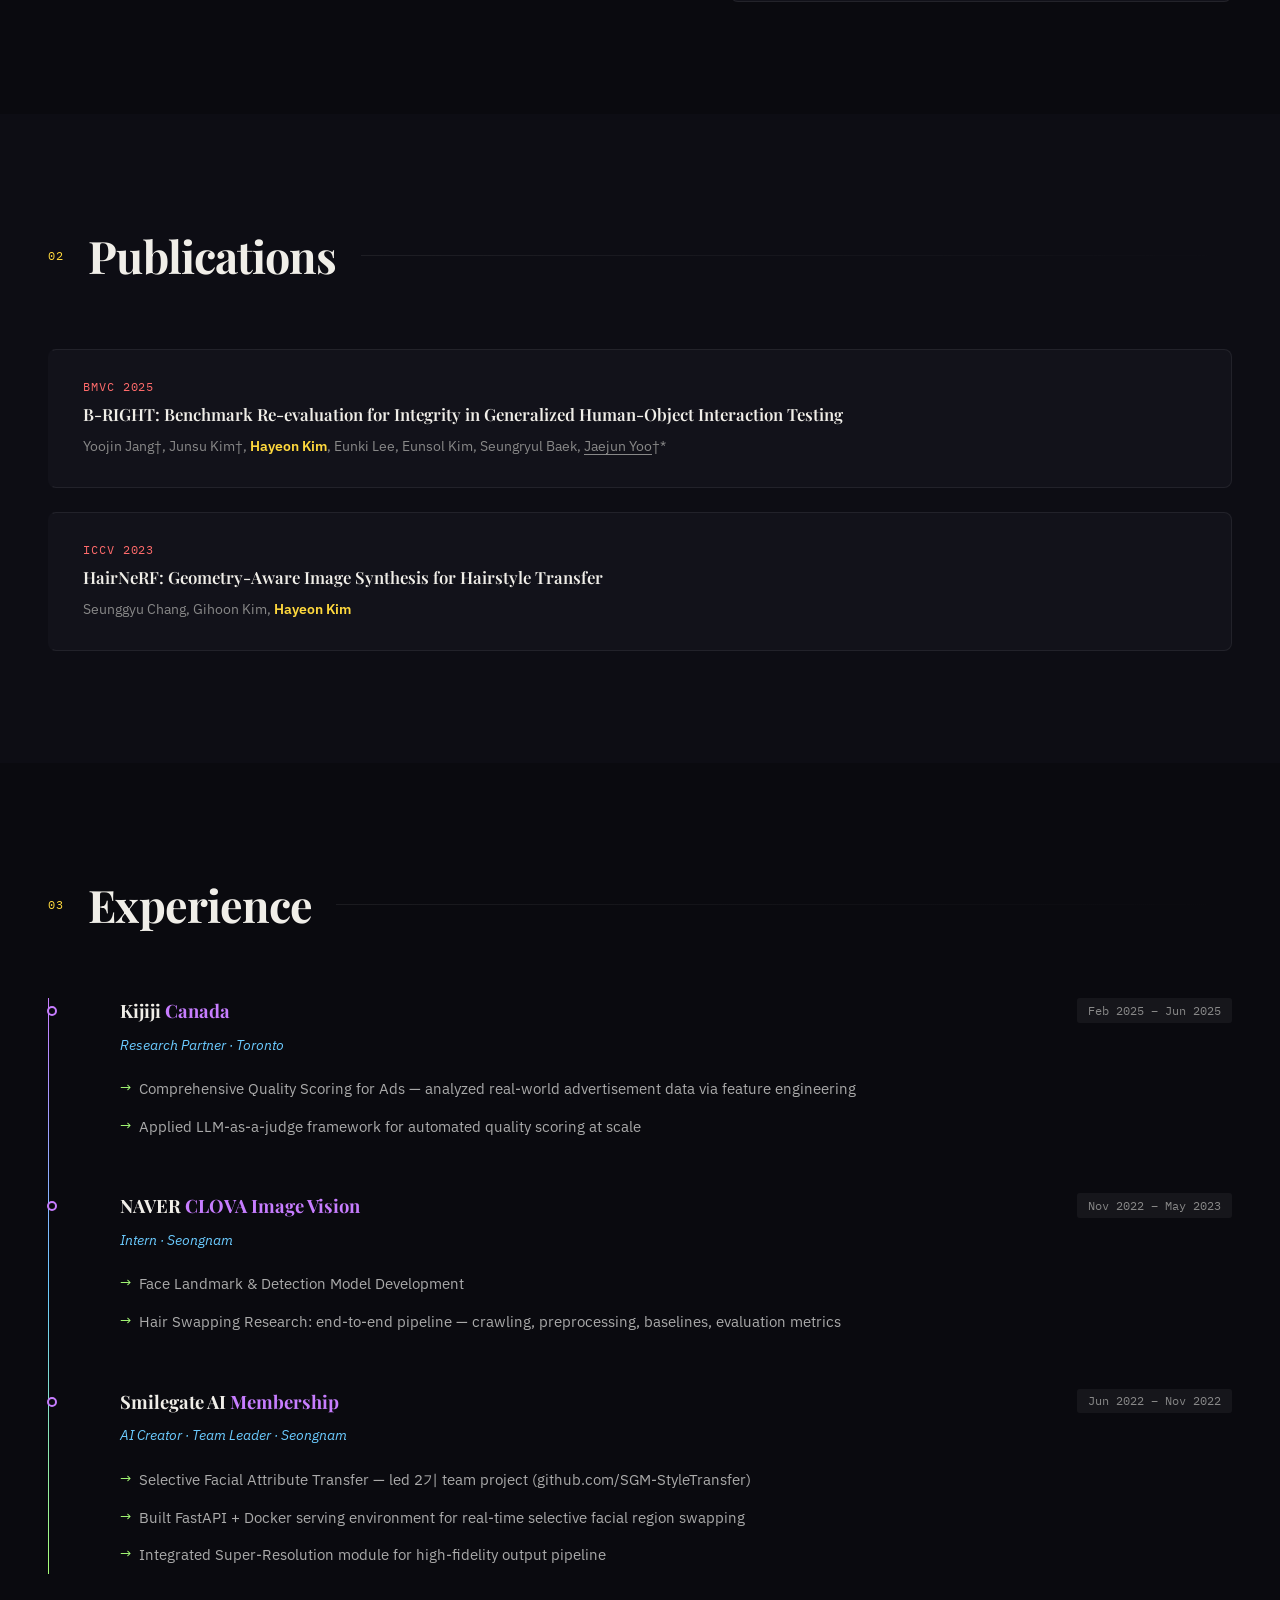
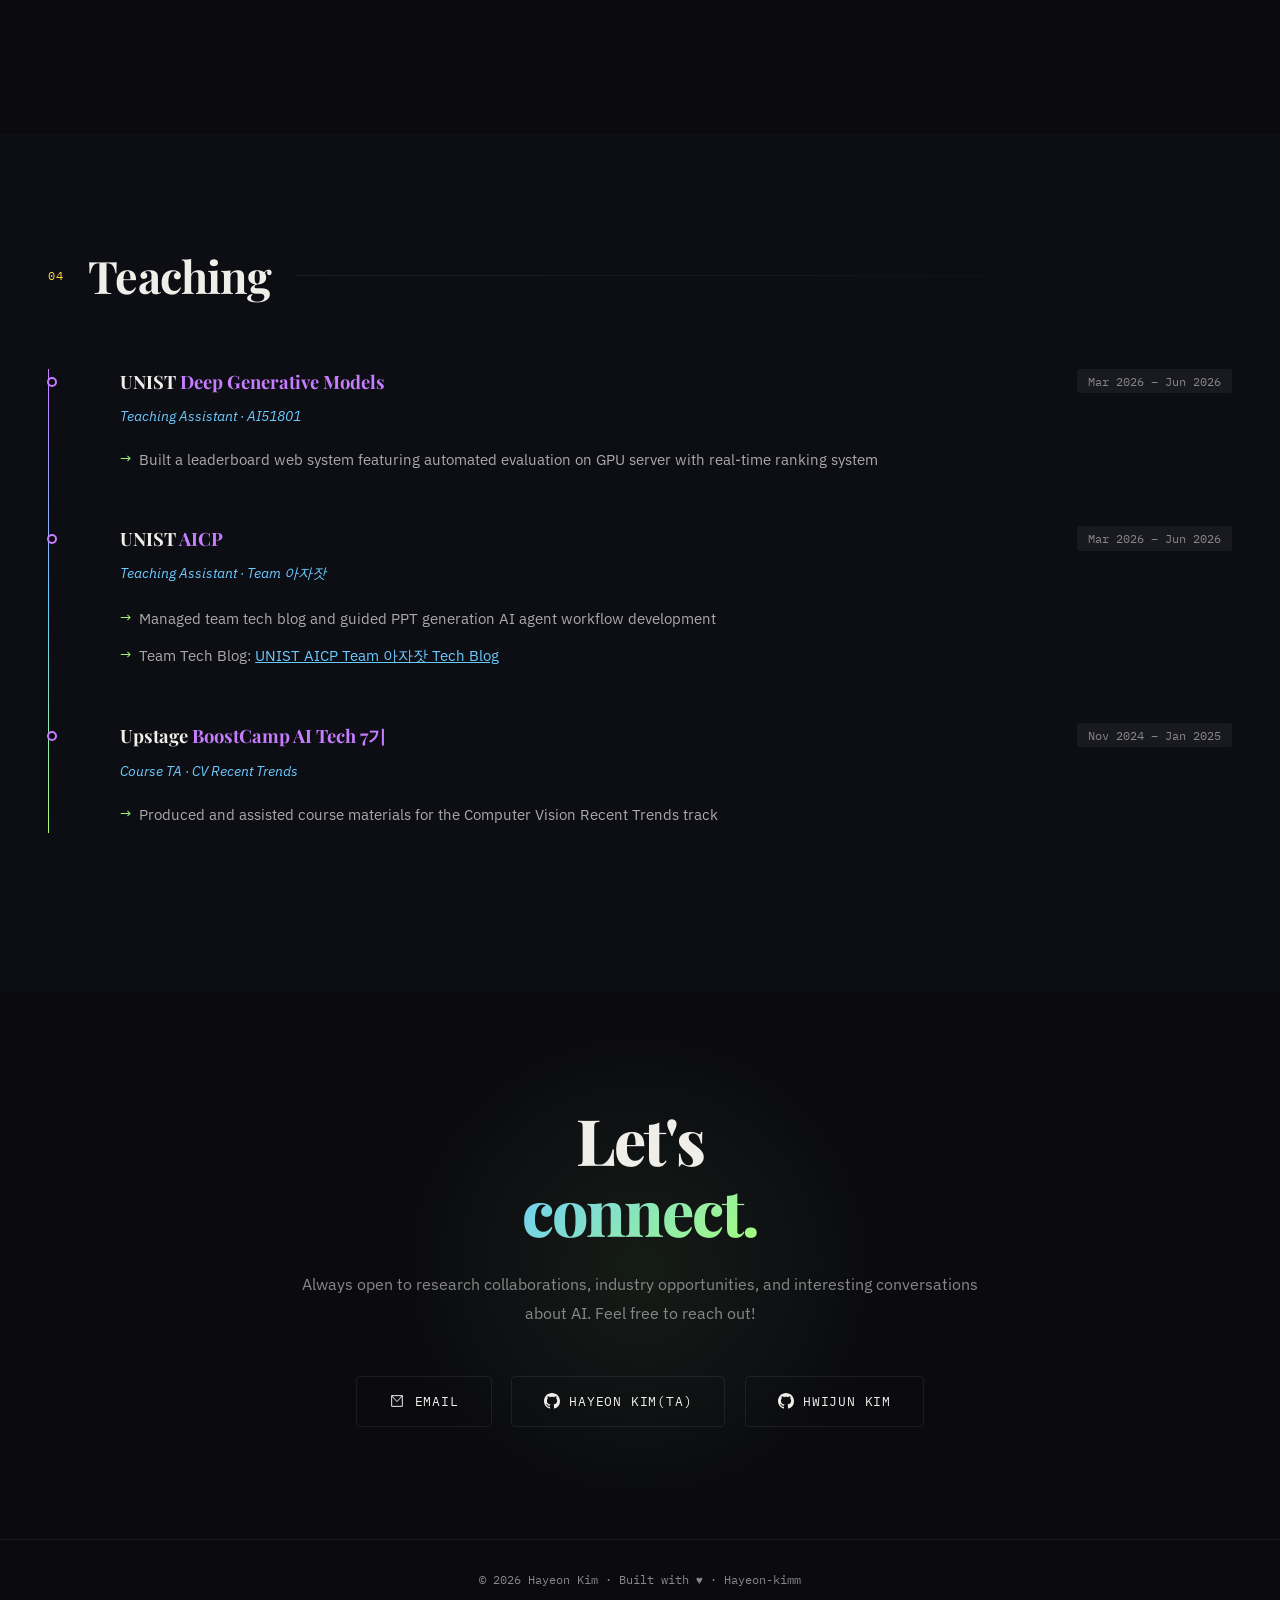
==== commit e68581c0: "Add Hwijun Kim GitHub link and rename Hayeon Kim to Hayeon Kim(TA) Co-Authored-By: Claude Opus 4.6 (" ====
--- a/index.html
+++ b/index.html
@@ -837,7 +837,11 @@
         </a>
         <a href="https://github.com/Hayeon-kimm" target="_blank" class="contact-link github">
           <svg width="16" height="16" fill="currentColor" viewBox="0 0 24 24"><path d="M12 0C5.37 0 0 5.37 0 12c0 5.31 3.435 9.795 8.205 11.385.6.105.825-.255.825-.57 0-.285-.015-1.23-.015-2.235-3.015.555-3.795-.735-4.035-1.41-.135-.345-.72-1.41-1.23-1.695-.42-.225-1.02-.78-.015-.795.945-.015 1.62.87 1.845 1.23 1.08 1.815 2.805 1.305 3.495.99.105-.78.42-1.305.765-1.605-2.67-.3-5.46-1.335-5.46-5.925 0-1.305.465-2.385 1.23-3.225-.12-.3-.54-1.53.12-3.18 0 0 1.005-.315 3.3 1.23.96-.27 1.98-.405 3-.405s2.04.135 3 .405c2.295-1.56 3.3-1.23 3.3-1.23.66 1.65.24 2.88.12 3.18.765.84 1.23 1.905 1.23 3.225 0 4.605-2.805 5.625-5.475 5.925.435.375.81 1.095.81 2.22 0 1.605-.015 2.895-.015 3.3 0 .315.225.69.825.57A12.02 12.02 0 0 0 24 12c0-6.63-5.37-12-12-12z"/></svg>
-          GitHub
+          Hayeon Kim(TA)
+        </a>
+        <a href="https://github.com/tastyminari1234" target="_blank" class="contact-link github">
+          <svg width="16" height="16" fill="currentColor" viewBox="0 0 24 24"><path d="M12 0C5.37 0 0 5.37 0 12c0 5.31 3.435 9.795 8.205 11.385.6.105.825-.255.825-.57 0-.285-.015-1.23-.015-2.235-3.015.555-3.795-.735-4.035-1.41-.135-.345-.72-1.41-1.23-1.695-.42-.225-1.02-.78-.015-.795.945-.015 1.62.87 1.845 1.23 1.08 1.815 2.805 1.305 3.495.99.105-.78.42-1.305.765-1.605-2.67-.3-5.46-1.335-5.46-5.925 0-1.305.465-2.385 1.23-3.225-.12-.3-.54-1.53.12-3.18 0 0 1.005-.315 3.3 1.23.96-.27 1.98-.405 3-.405s2.04.135 3 .405c2.295-1.56 3.3-1.23 3.3-1.23.66 1.65.24 2.88.12 3.18.765.84 1.23 1.905 1.23 3.225 0 4.605-2.805 5.625-5.475 5.925.435.375.81 1.095.81 2.22 0 1.605-.015 2.895-.015 3.3 0 .315.225.69.825.57A12.02 12.02 0 0 0 24 12c0-6.63-5.37-12-12-12z"/></svg>
+          Hwijun Kim
         </a>
       </div>
     </div>
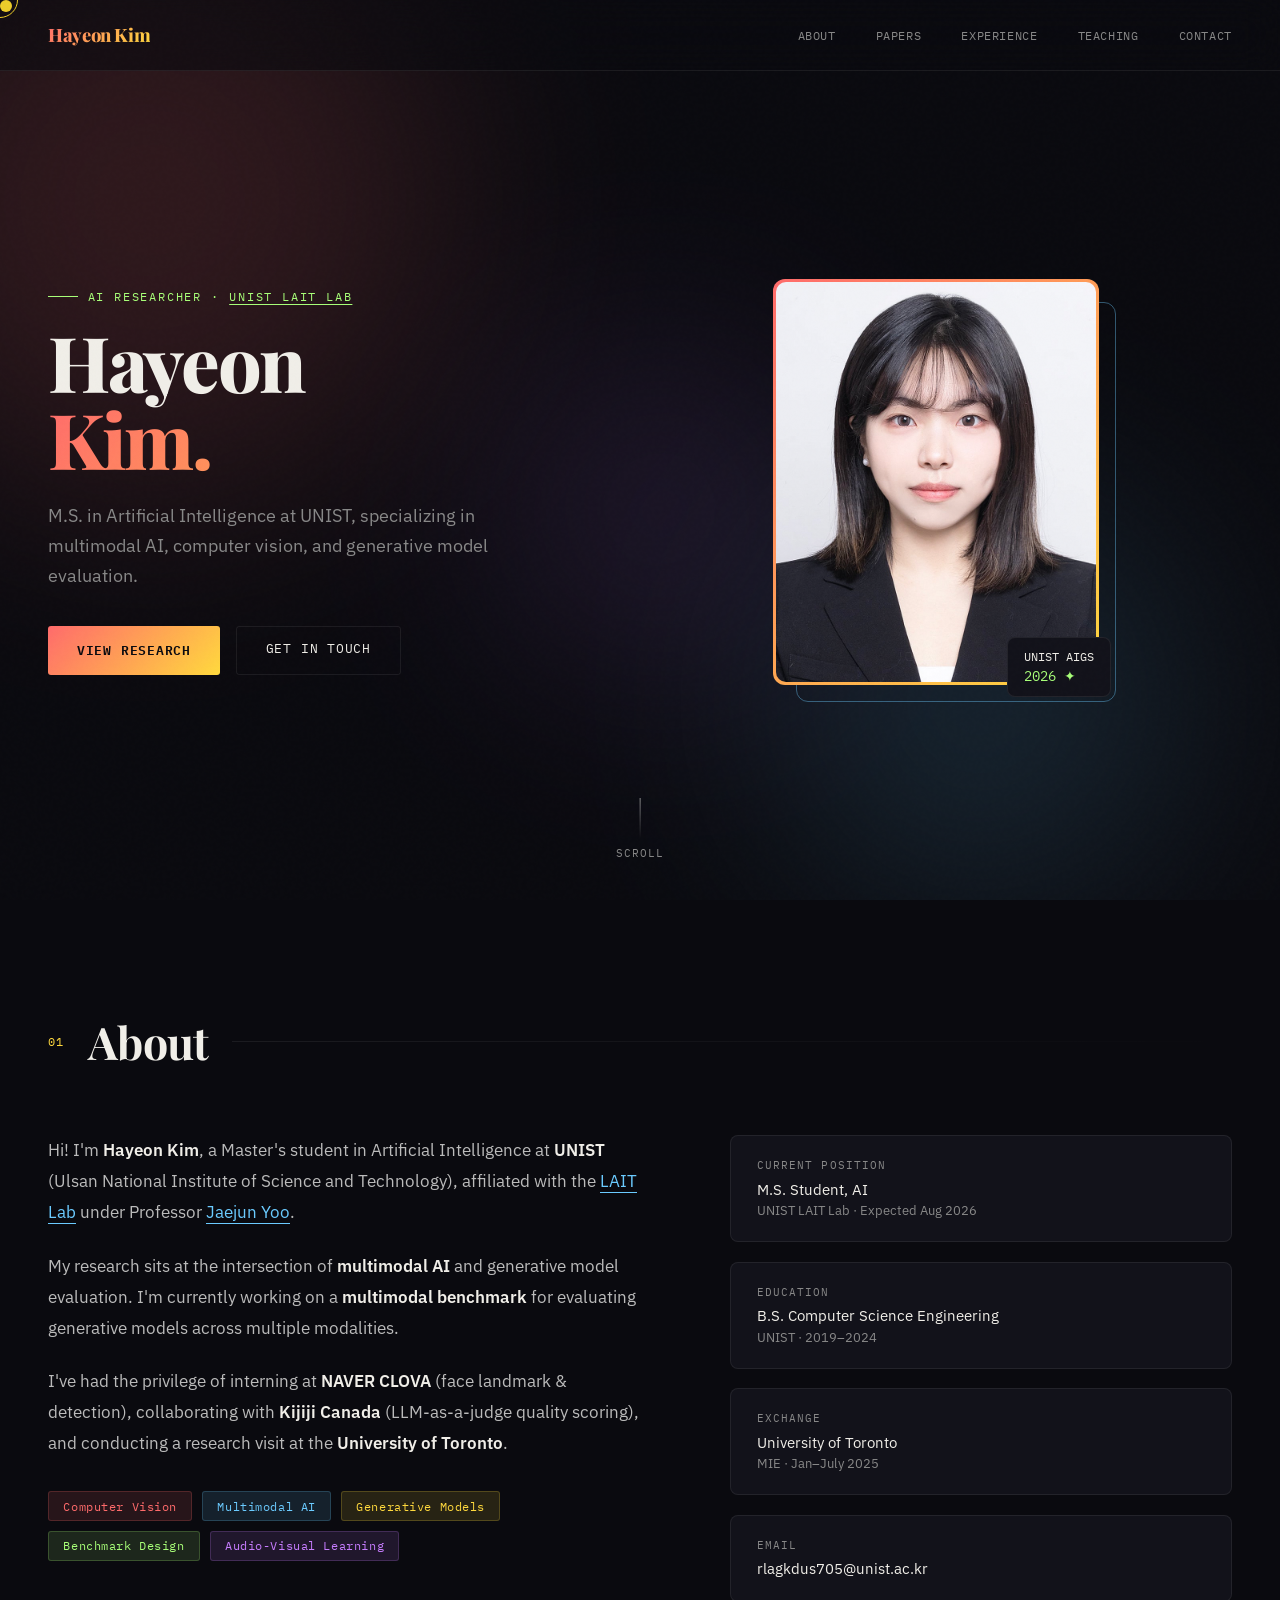
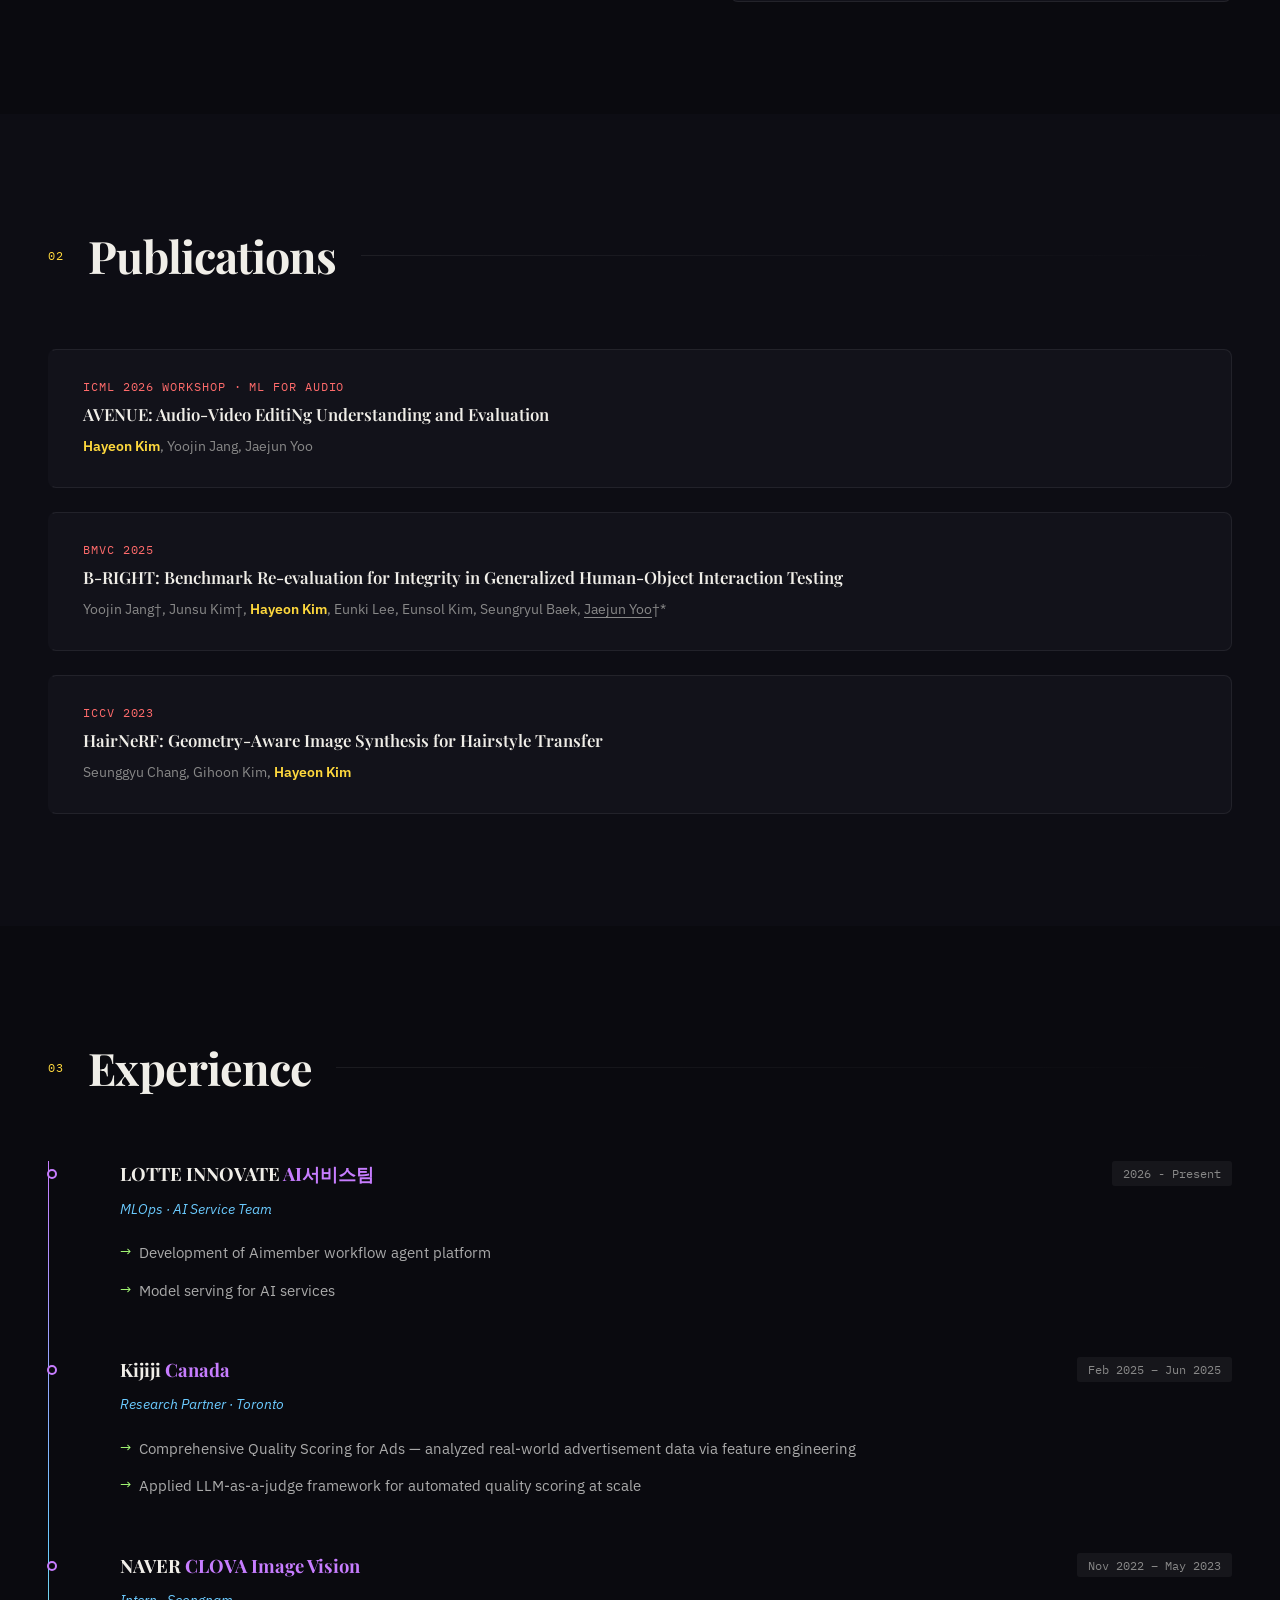
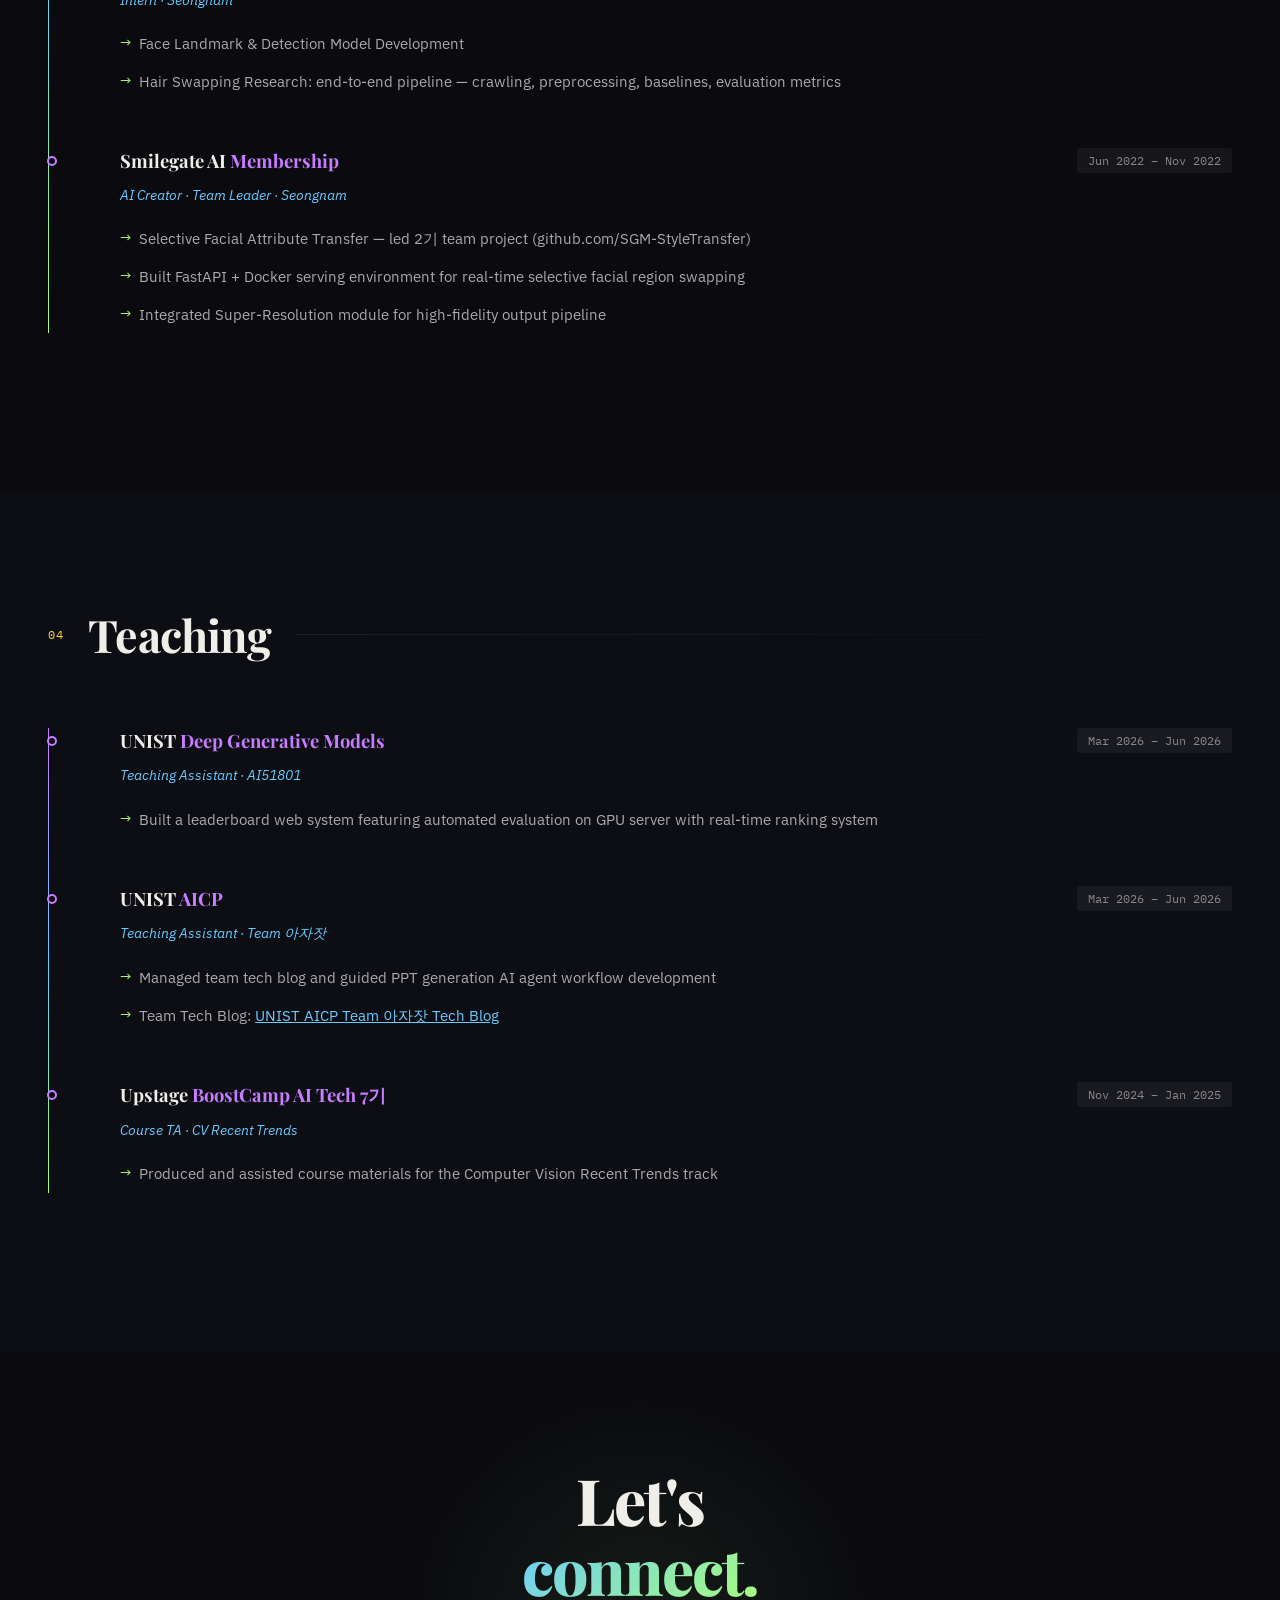
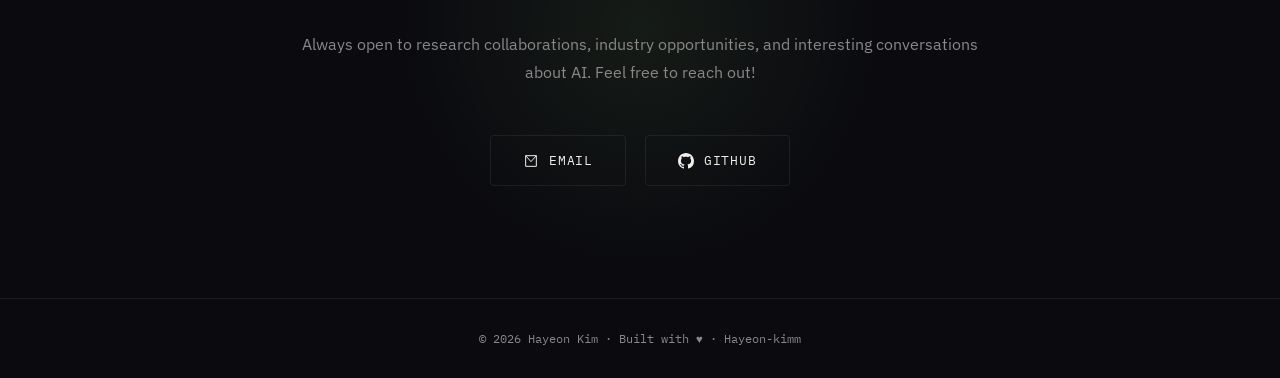
==== commit 0e87ae9a: "Update portfolio: add LOTTE INNOVATE experience, AVENUE paper, remove Hwijun Kim GitHub link Co-Auth" ====
--- a/index.html
+++ b/index.html
@@ -714,6 +714,12 @@
     </div>
     <div class="pub-list">
       <div class="pub-item reveal">
+        <div class="pub-venue">ICML 2026 Workshop · ML for Audio</div>
+        <div class="pub-title">AVENUE: Audio-Video EditiNg Understanding and Evaluation</div>
+        <div class="pub-authors"><span class="me">Hayeon Kim</span>, Yoojin Jang, Jaejun Yoo</div>
+      </div>
+
+      <div class="pub-item reveal">
         <div class="pub-venue">BMVC 2025</div>
         <div class="pub-title">B-RIGHT: Benchmark Re-evaluation for Integrity in Generalized Human-Object Interaction Testing</div>
         <div class="pub-authors">Yoojin Jang†, Junsu Kim†, <span class="me">Hayeon Kim</span>, Eunki Lee, Eunsol Kim, Seungryul Baek, <a href="https://sites.google.com/view/jaejunyoo/professor?authuser=0" target="_blank" style="color:inherit;text-decoration:underline;text-underline-offset:3px;">Jaejun Yoo</a>†*</div>
@@ -735,6 +741,18 @@
       <div class="section-line"></div>
     </div>
     <div class="exp-timeline">
+      <div class="exp-item reveal">
+        <div class="exp-dot"></div>
+        <div class="exp-header">
+          <div class="exp-company">LOTTE INNOVATE <span>AI서비스팀</span></div>
+          <div class="exp-period">2026 - Present</div>
+        </div>
+        <div class="exp-role">MLOps · AI Service Team</div>
+        <ul class="exp-items">
+          <li>Development of Aimember workflow agent platform</li>
+          <li>Model serving for AI services</li>
+        </ul>
+      </div>
       <div class="exp-item reveal">
         <div class="exp-dot"></div>
         <div class="exp-header">
@@ -837,11 +855,7 @@
         </a>
         <a href="https://github.com/Hayeon-kimm" target="_blank" class="contact-link github">
           <svg width="16" height="16" fill="currentColor" viewBox="0 0 24 24"><path d="M12 0C5.37 0 0 5.37 0 12c0 5.31 3.435 9.795 8.205 11.385.6.105.825-.255.825-.57 0-.285-.015-1.23-.015-2.235-3.015.555-3.795-.735-4.035-1.41-.135-.345-.72-1.41-1.23-1.695-.42-.225-1.02-.78-.015-.795.945-.015 1.62.87 1.845 1.23 1.08 1.815 2.805 1.305 3.495.99.105-.78.42-1.305.765-1.605-2.67-.3-5.46-1.335-5.46-5.925 0-1.305.465-2.385 1.23-3.225-.12-.3-.54-1.53.12-3.18 0 0 1.005-.315 3.3 1.23.96-.27 1.98-.405 3-.405s2.04.135 3 .405c2.295-1.56 3.3-1.23 3.3-1.23.66 1.65.24 2.88.12 3.18.765.84 1.23 1.905 1.23 3.225 0 4.605-2.805 5.625-5.475 5.925.435.375.81 1.095.81 2.22 0 1.605-.015 2.895-.015 3.3 0 .315.225.69.825.57A12.02 12.02 0 0 0 24 12c0-6.63-5.37-12-12-12z"/></svg>
-          Hayeon Kim(TA)
-        </a>
-        <a href="https://github.com/tastyminari1234" target="_blank" class="contact-link github">
-          <svg width="16" height="16" fill="currentColor" viewBox="0 0 24 24"><path d="M12 0C5.37 0 0 5.37 0 12c0 5.31 3.435 9.795 8.205 11.385.6.105.825-.255.825-.57 0-.285-.015-1.23-.015-2.235-3.015.555-3.795-.735-4.035-1.41-.135-.345-.72-1.41-1.23-1.695-.42-.225-1.02-.78-.015-.795.945-.015 1.62.87 1.845 1.23 1.08 1.815 2.805 1.305 3.495.99.105-.78.42-1.305.765-1.605-2.67-.3-5.46-1.335-5.46-5.925 0-1.305.465-2.385 1.23-3.225-.12-.3-.54-1.53.12-3.18 0 0 1.005-.315 3.3 1.23.96-.27 1.98-.405 3-.405s2.04.135 3 .405c2.295-1.56 3.3-1.23 3.3-1.23.66 1.65.24 2.88.12 3.18.765.84 1.23 1.905 1.23 3.225 0 4.605-2.805 5.625-5.475 5.925.435.375.81 1.095.81 2.22 0 1.605-.015 2.895-.015 3.3 0 .315.225.69.825.57A12.02 12.02 0 0 0 24 12c0-6.63-5.37-12-12-12z"/></svg>
-          Hwijun Kim
+          GitHub
         </a>
       </div>
     </div>
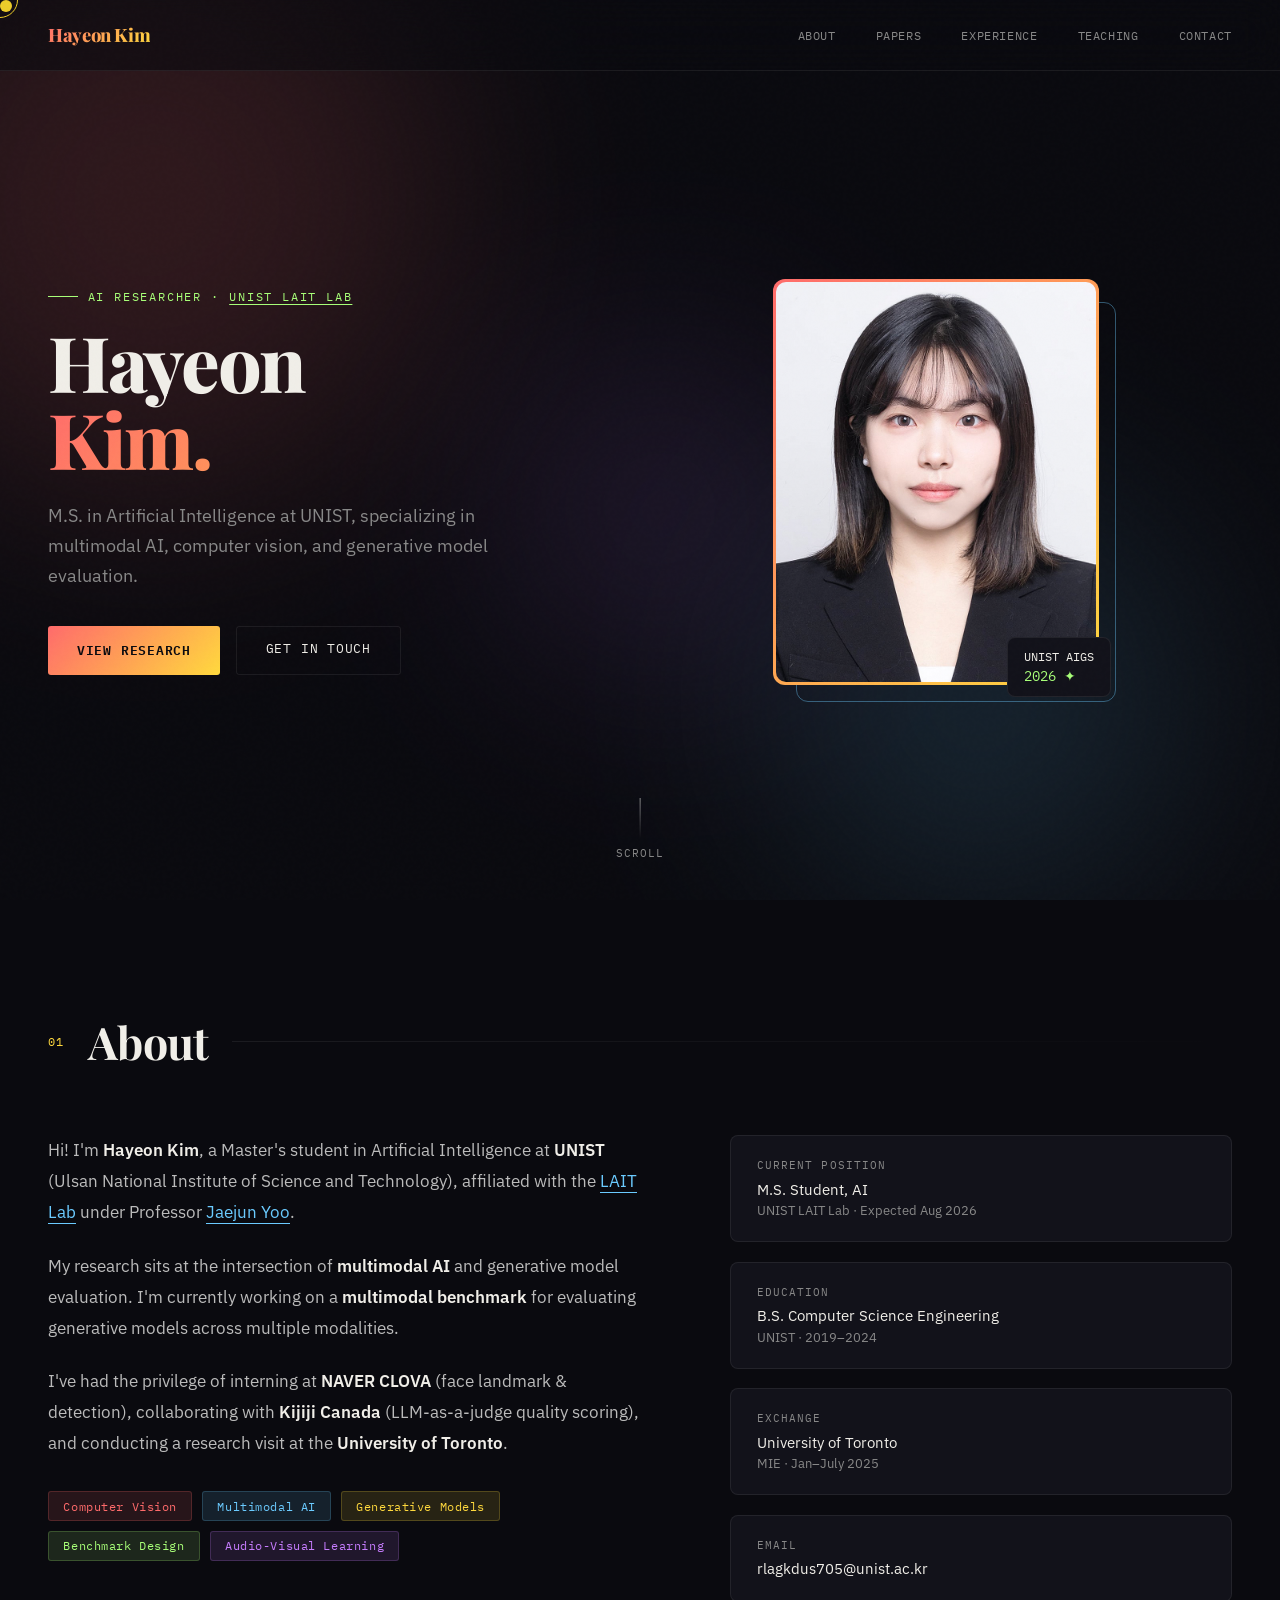
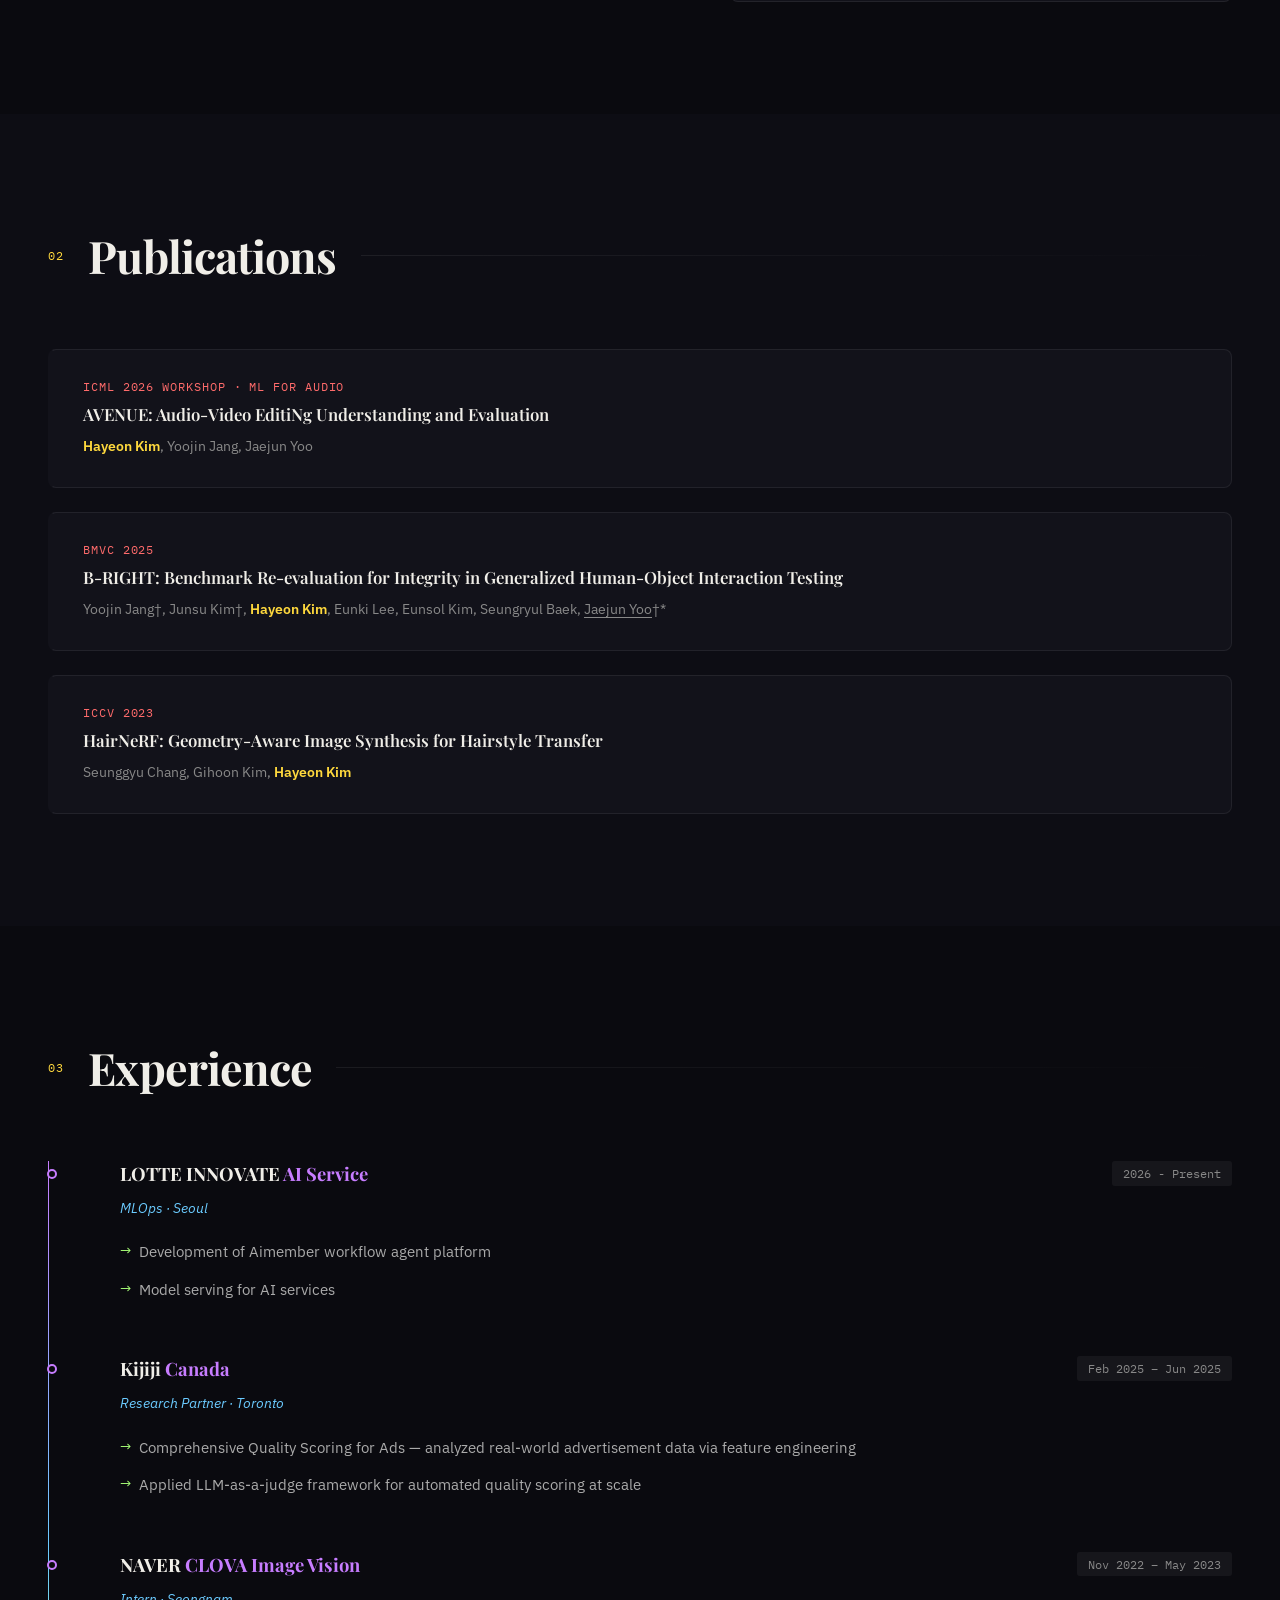
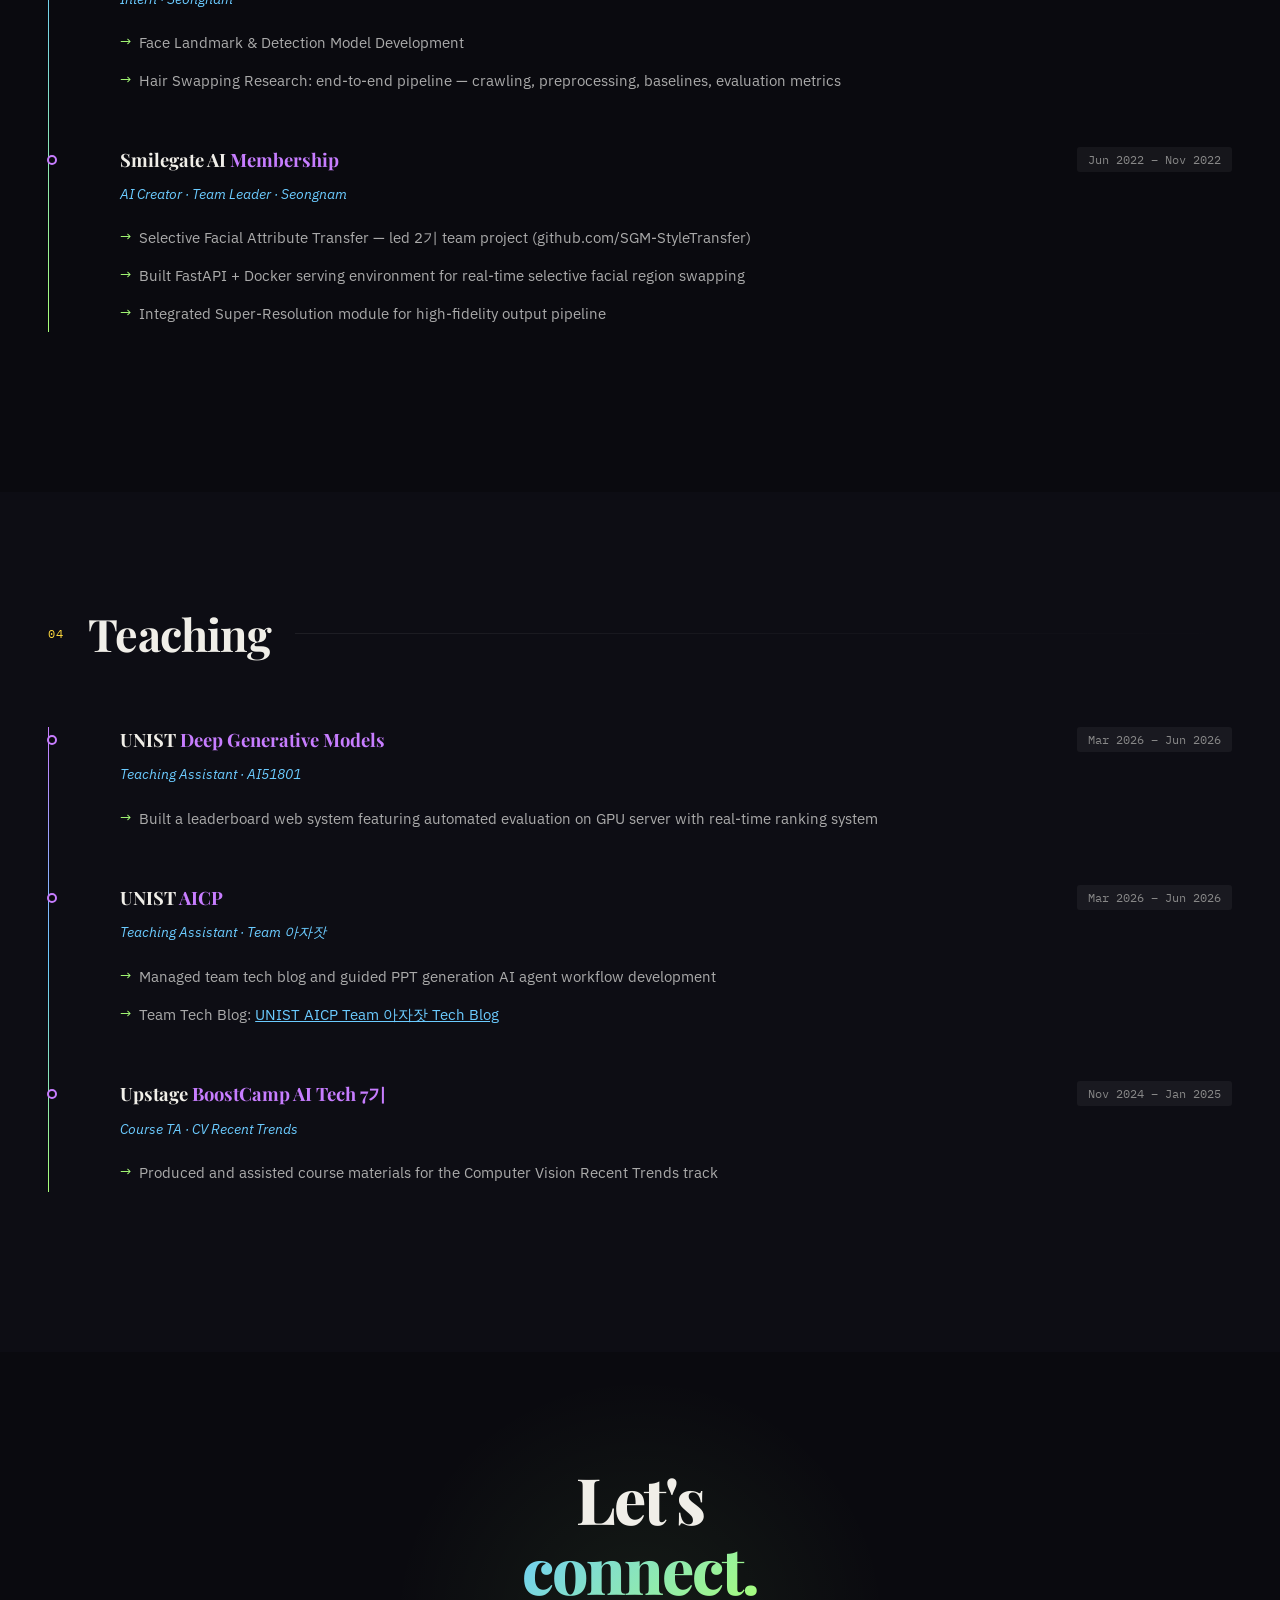
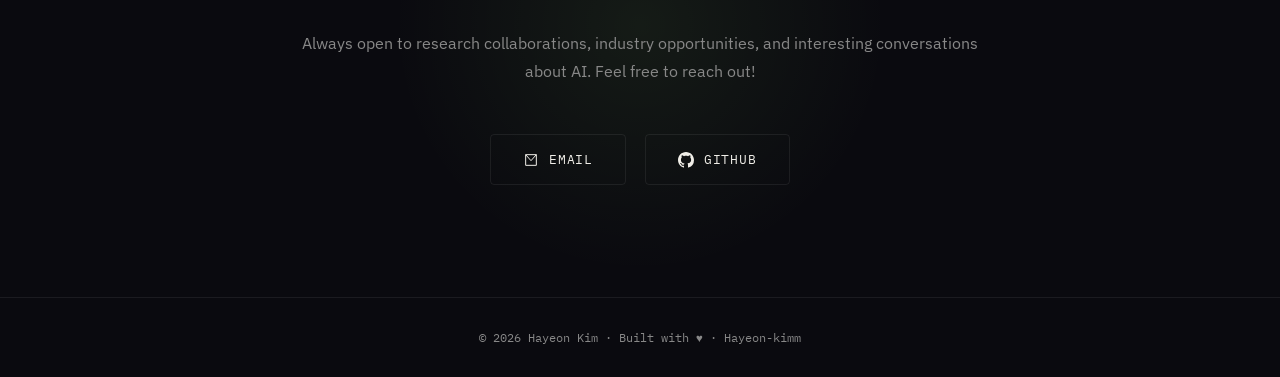
==== commit 71a34446: "Fix LOTTE INNOVATE entry: rename to AI Service, replace duplicate role with Seoul" ====
--- a/index.html
+++ b/index.html
@@ -744,10 +744,10 @@
       <div class="exp-item reveal">
         <div class="exp-dot"></div>
         <div class="exp-header">
-          <div class="exp-company">LOTTE INNOVATE <span>AI서비스팀</span></div>
+          <div class="exp-company">LOTTE INNOVATE <span>AI Service</span></div>
           <div class="exp-period">2026 - Present</div>
         </div>
-        <div class="exp-role">MLOps · AI Service Team</div>
+        <div class="exp-role">MLOps · Seoul</div>
         <ul class="exp-items">
           <li>Development of Aimember workflow agent platform</li>
           <li>Model serving for AI services</li>
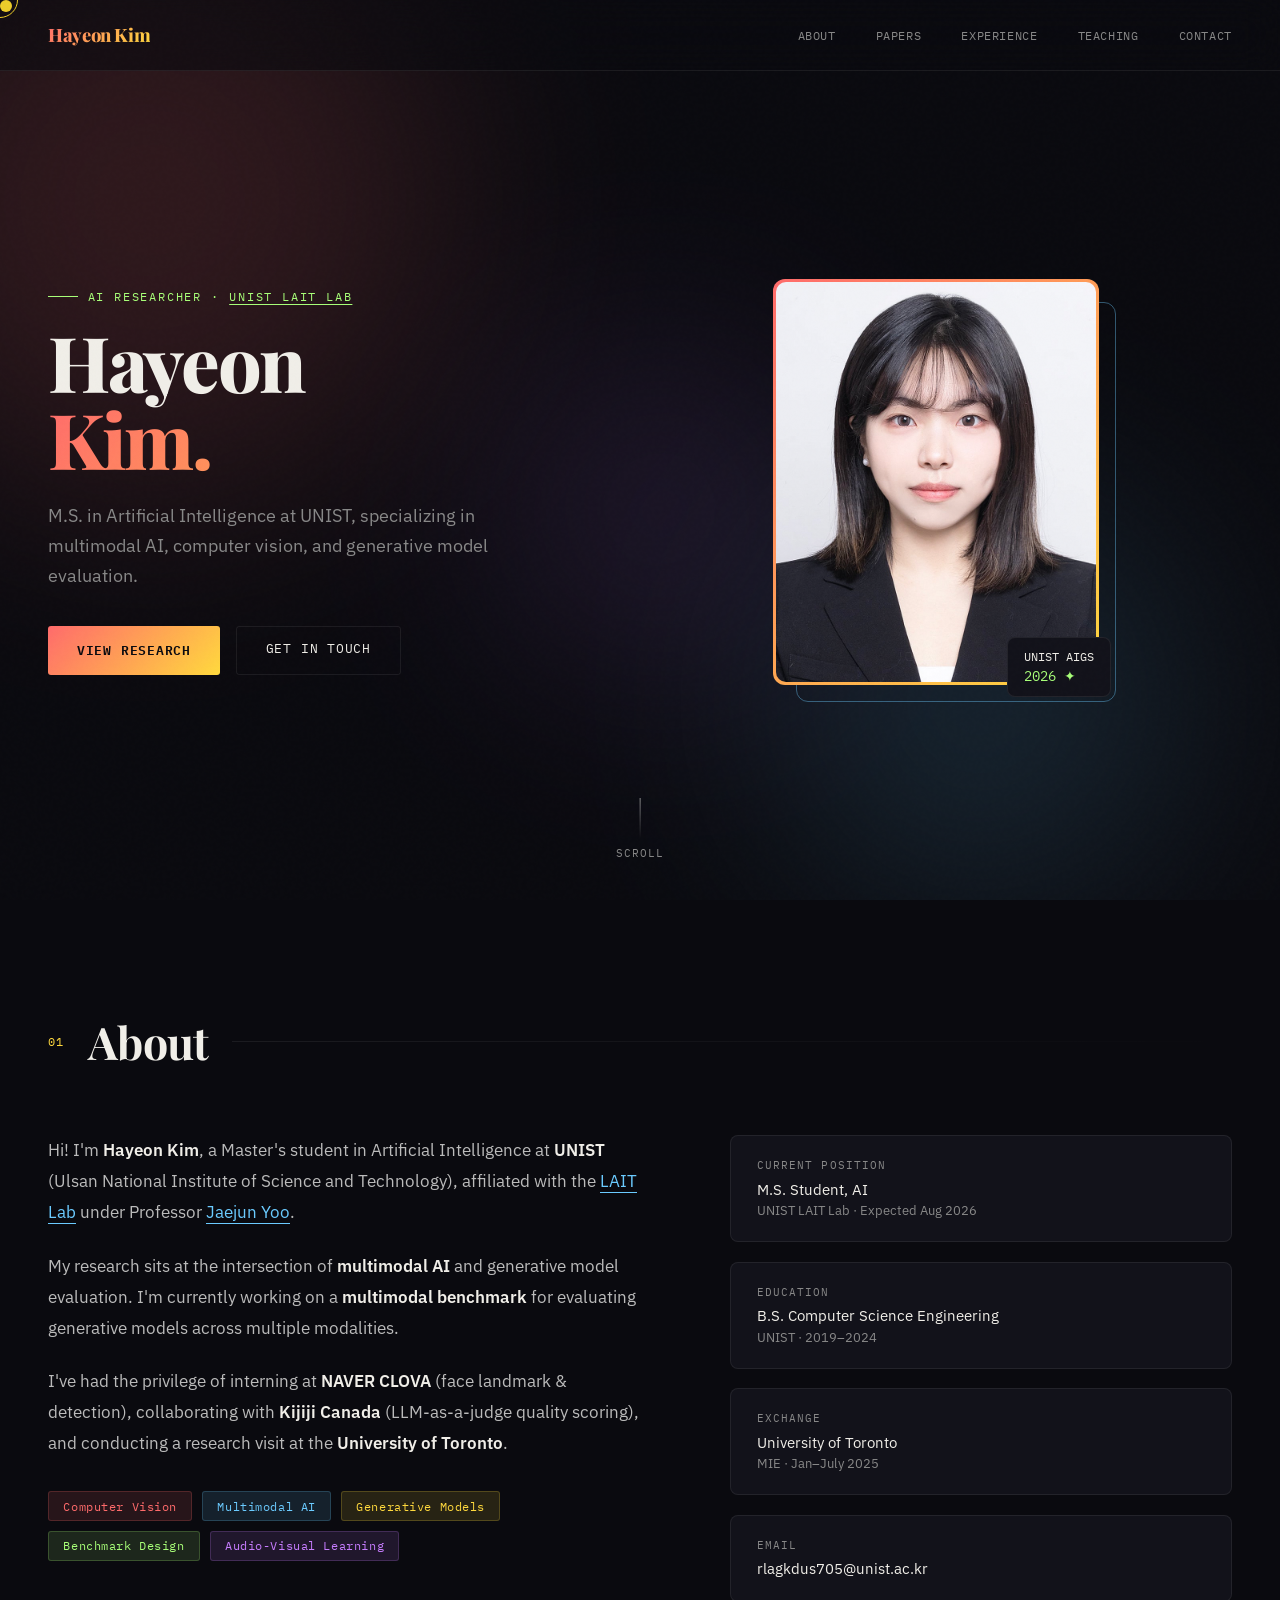
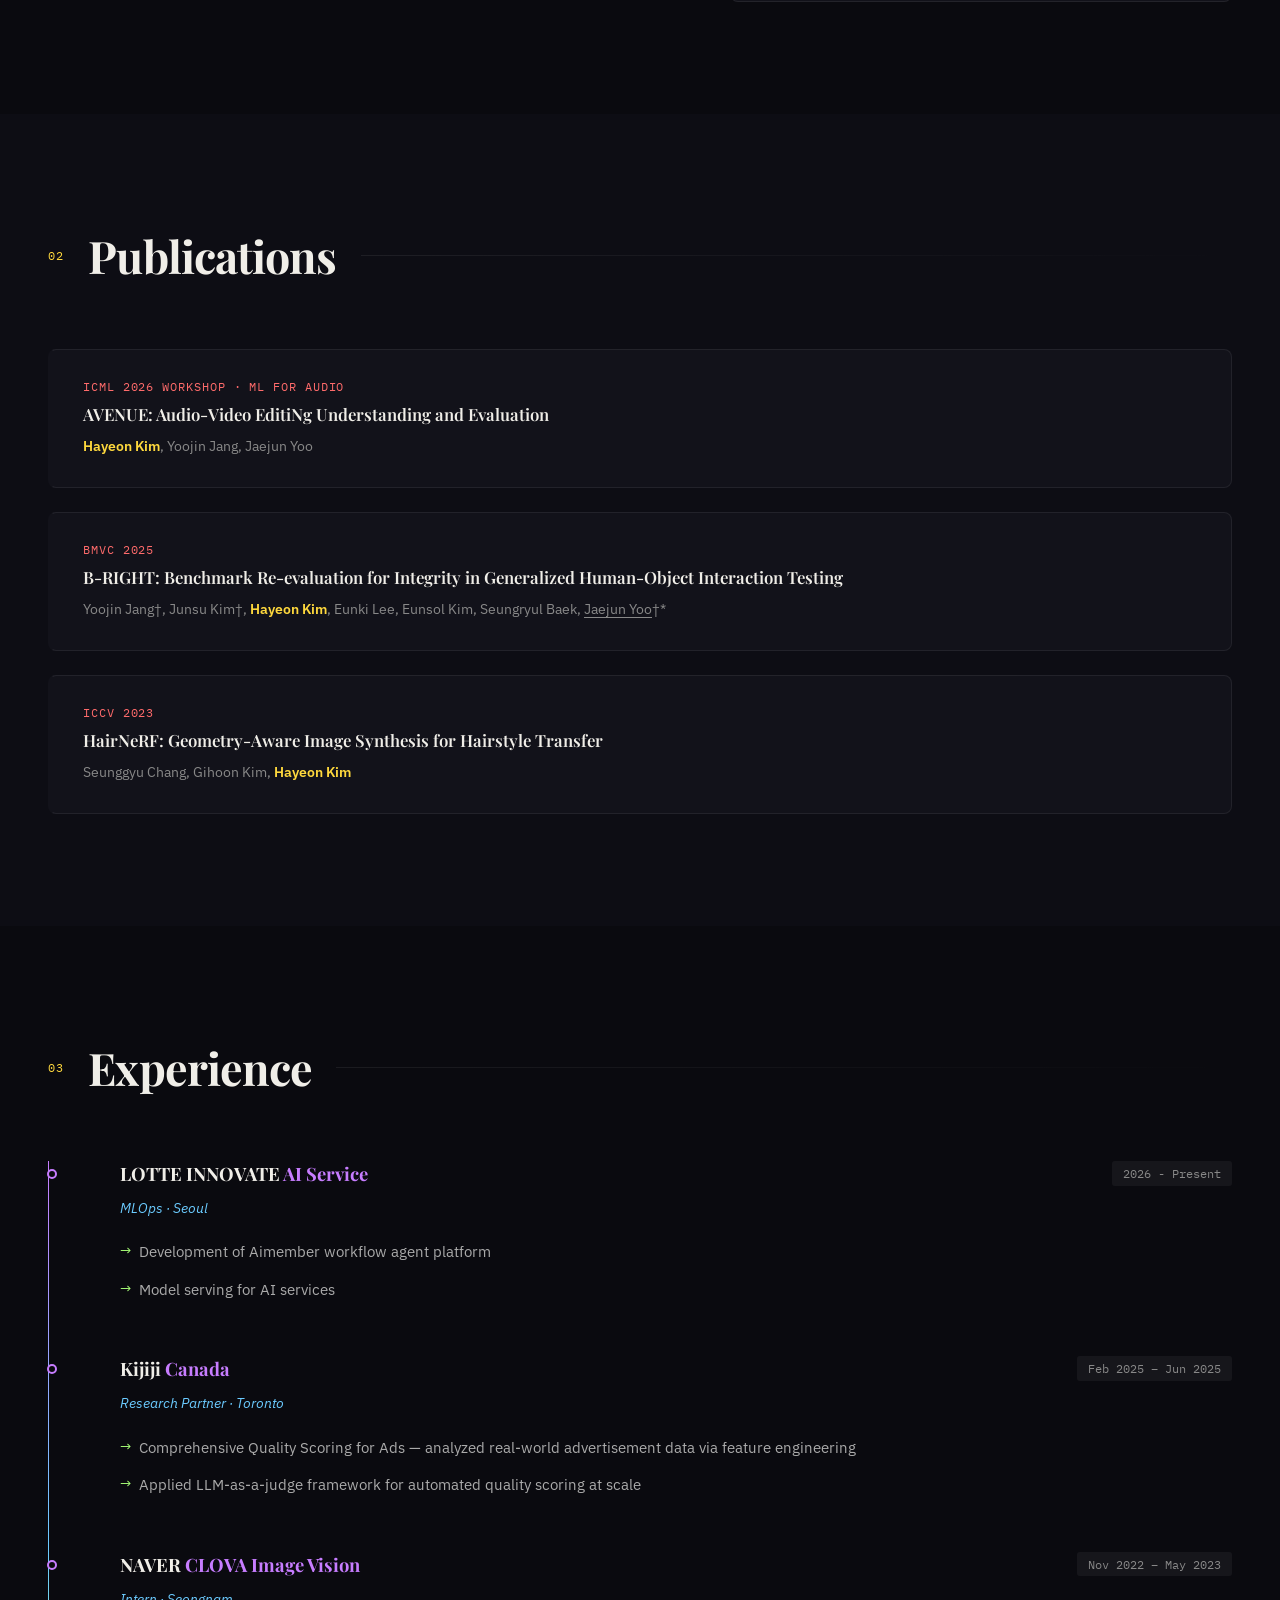
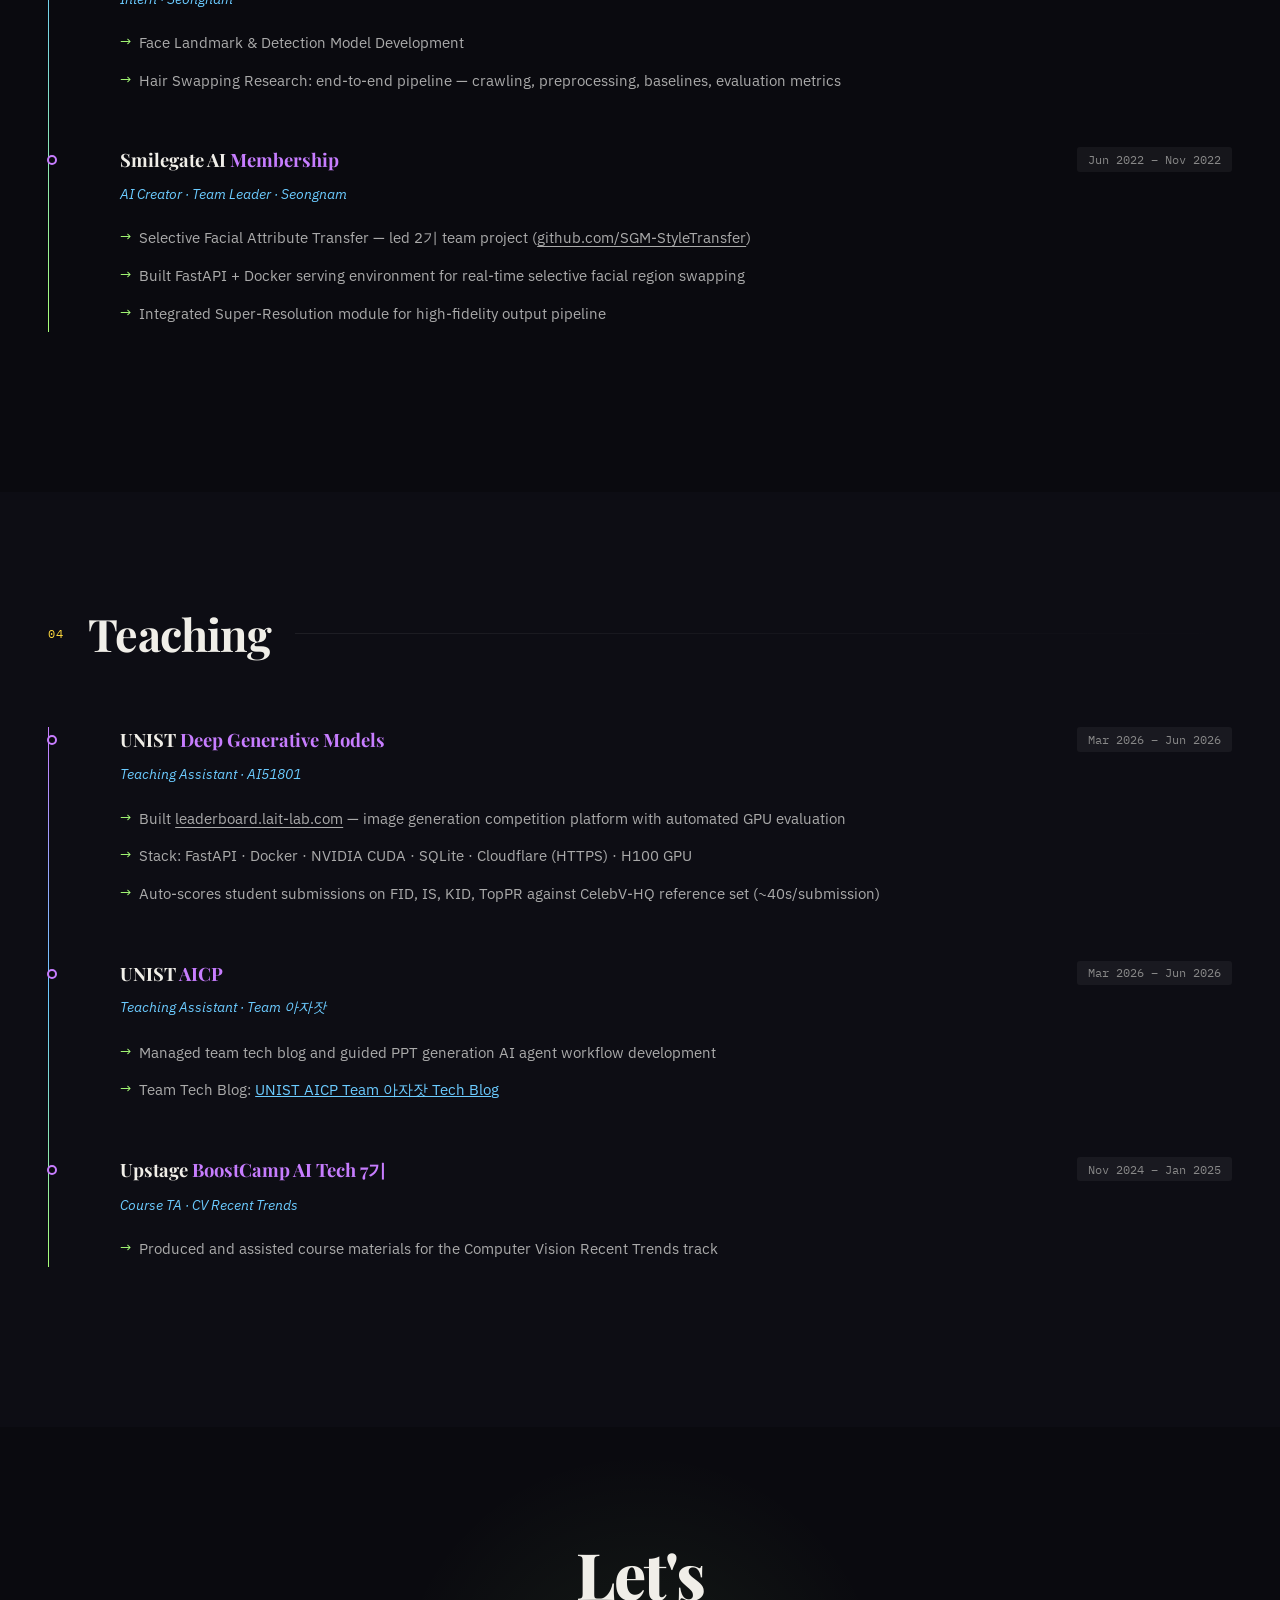
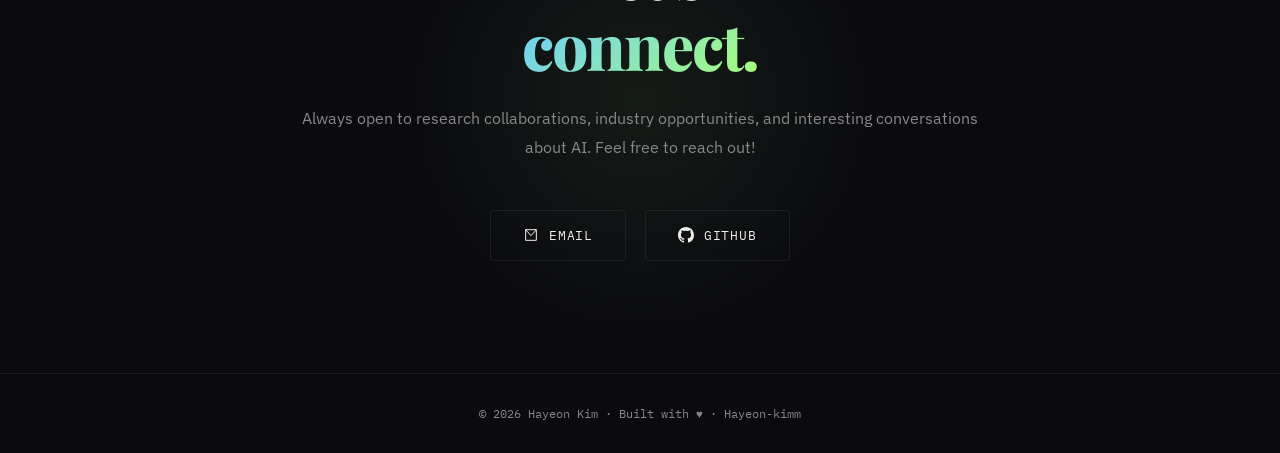
==== commit 5cbdd0a3: "Add leaderboard stack details and SGM-StyleTransfer link" ====
--- a/index.html
+++ b/index.html
@@ -785,7 +785,7 @@
         </div>
         <div class="exp-role">AI Creator · Team Leader · Seongnam</div>
         <ul class="exp-items">
-          <li>Selective Facial Attribute Transfer — led 2기 team project (github.com/SGM-StyleTransfer)</li>
+          <li>Selective Facial Attribute Transfer — led 2기 team project (<a href="https://github.com/SGM-StyleTransfer" target="_blank" style="color:inherit;text-decoration:underline;text-underline-offset:3px;">github.com/SGM-StyleTransfer</a>)</li>
           <li>Built FastAPI + Docker serving environment for real-time selective facial region swapping</li>
           <li>Integrated Super-Resolution module for high-fidelity output pipeline</li>
         </ul>
@@ -809,7 +809,9 @@
         </div>
         <div class="exp-role">Teaching Assistant · AI51801</div>
         <ul class="exp-items">
-          <li>Built a leaderboard web system featuring automated evaluation on GPU server with real-time ranking system</li>
+          <li>Built <a href="https://leaderboard.lait-lab.com/c/2" target="_blank" style="color:inherit;text-decoration:underline;text-underline-offset:3px;">leaderboard.lait-lab.com</a> — image generation competition platform with automated GPU evaluation</li>
+          <li>Stack: FastAPI · Docker · NVIDIA CUDA · SQLite · Cloudflare (HTTPS) · H100 GPU</li>
+          <li>Auto-scores student submissions on FID, IS, KID, TopPR against CelebV-HQ reference set (~40s/submission)</li>
         </ul>
       </div>
       <div class="exp-item reveal">
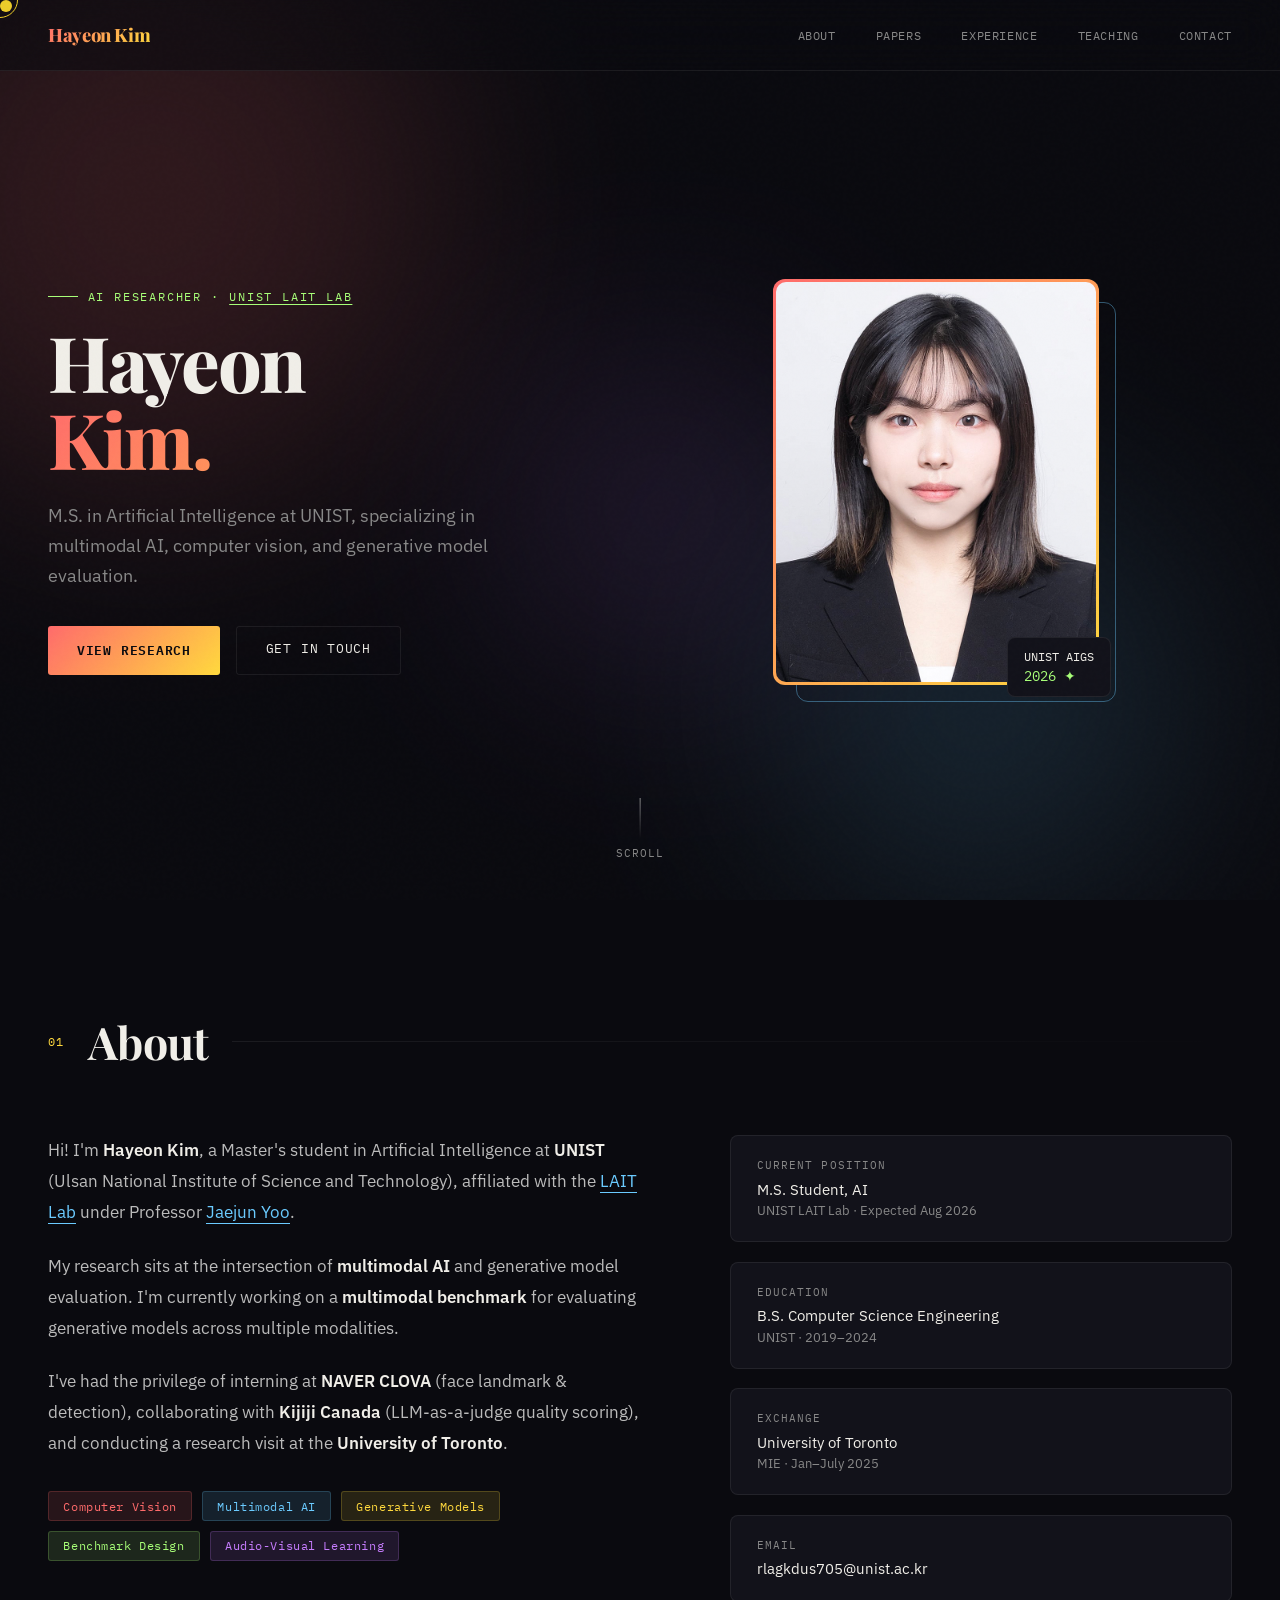
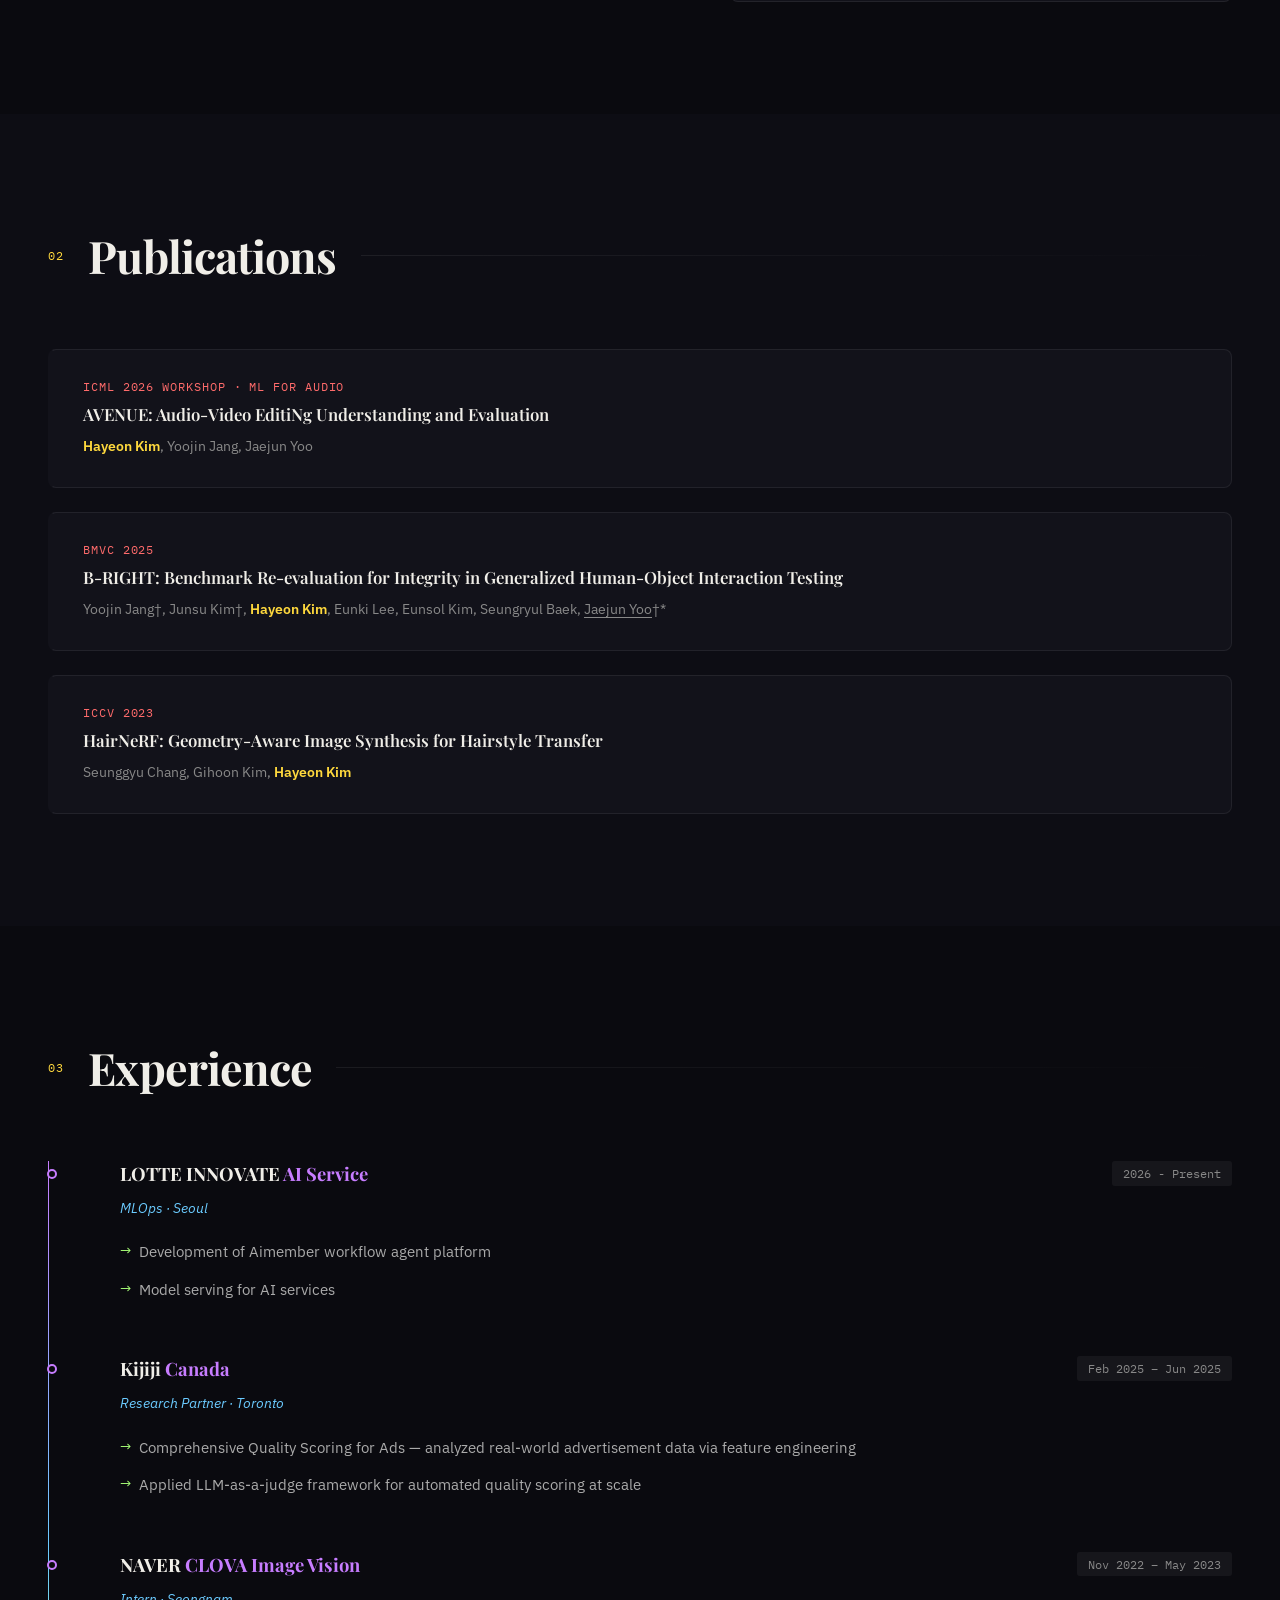
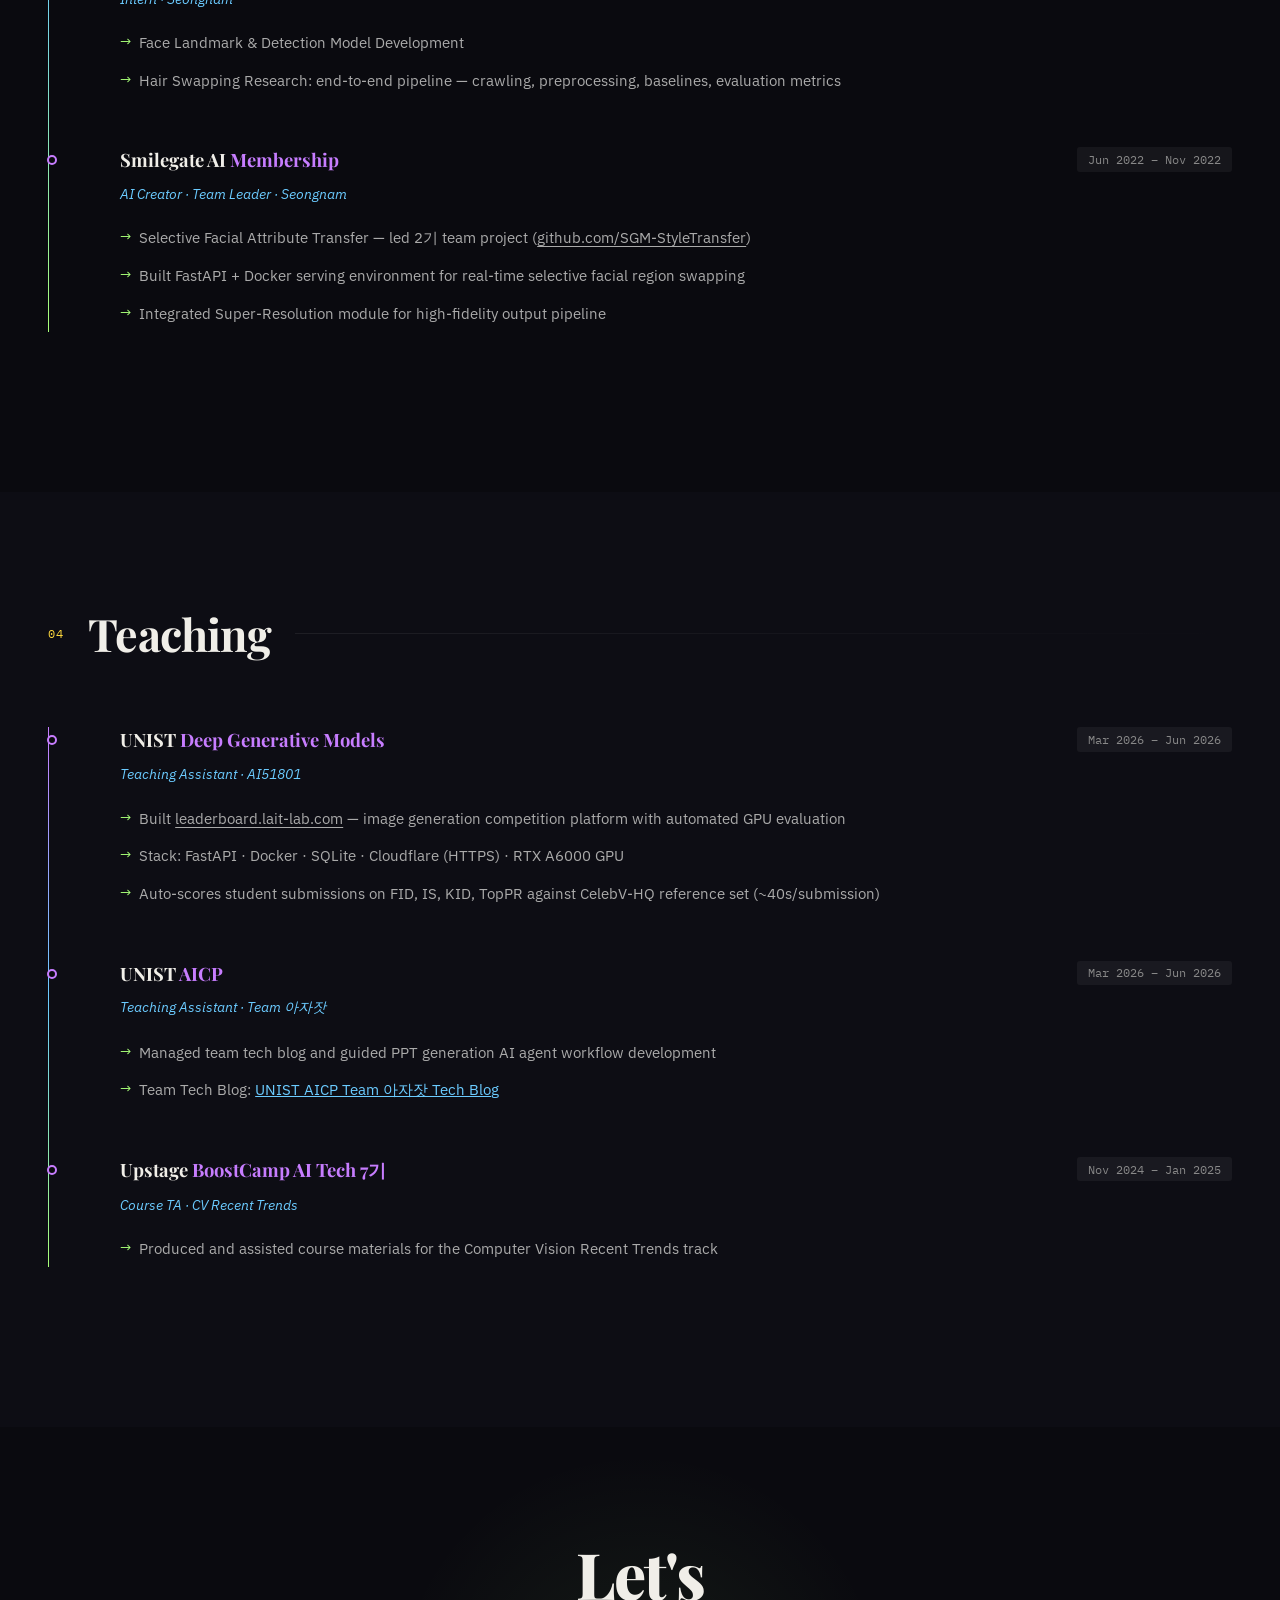
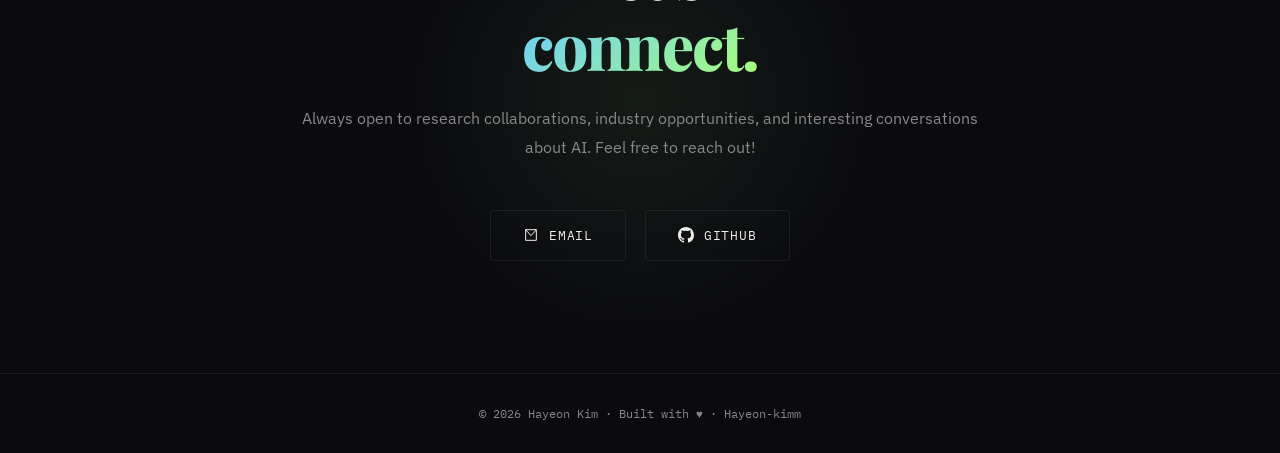
==== commit 7e466b3e: "Fix GPU spec: RTX A6000, remove CUDA from stack" ====
--- a/index.html
+++ b/index.html
@@ -810,7 +810,7 @@
         <div class="exp-role">Teaching Assistant · AI51801</div>
         <ul class="exp-items">
           <li>Built <a href="https://leaderboard.lait-lab.com/c/2" target="_blank" style="color:inherit;text-decoration:underline;text-underline-offset:3px;">leaderboard.lait-lab.com</a> — image generation competition platform with automated GPU evaluation</li>
-          <li>Stack: FastAPI · Docker · NVIDIA CUDA · SQLite · Cloudflare (HTTPS) · H100 GPU</li>
+          <li>Stack: FastAPI · Docker · SQLite · Cloudflare (HTTPS) · RTX A6000 GPU</li>
           <li>Auto-scores student submissions on FID, IS, KID, TopPR against CelebV-HQ reference set (~40s/submission)</li>
         </ul>
       </div>
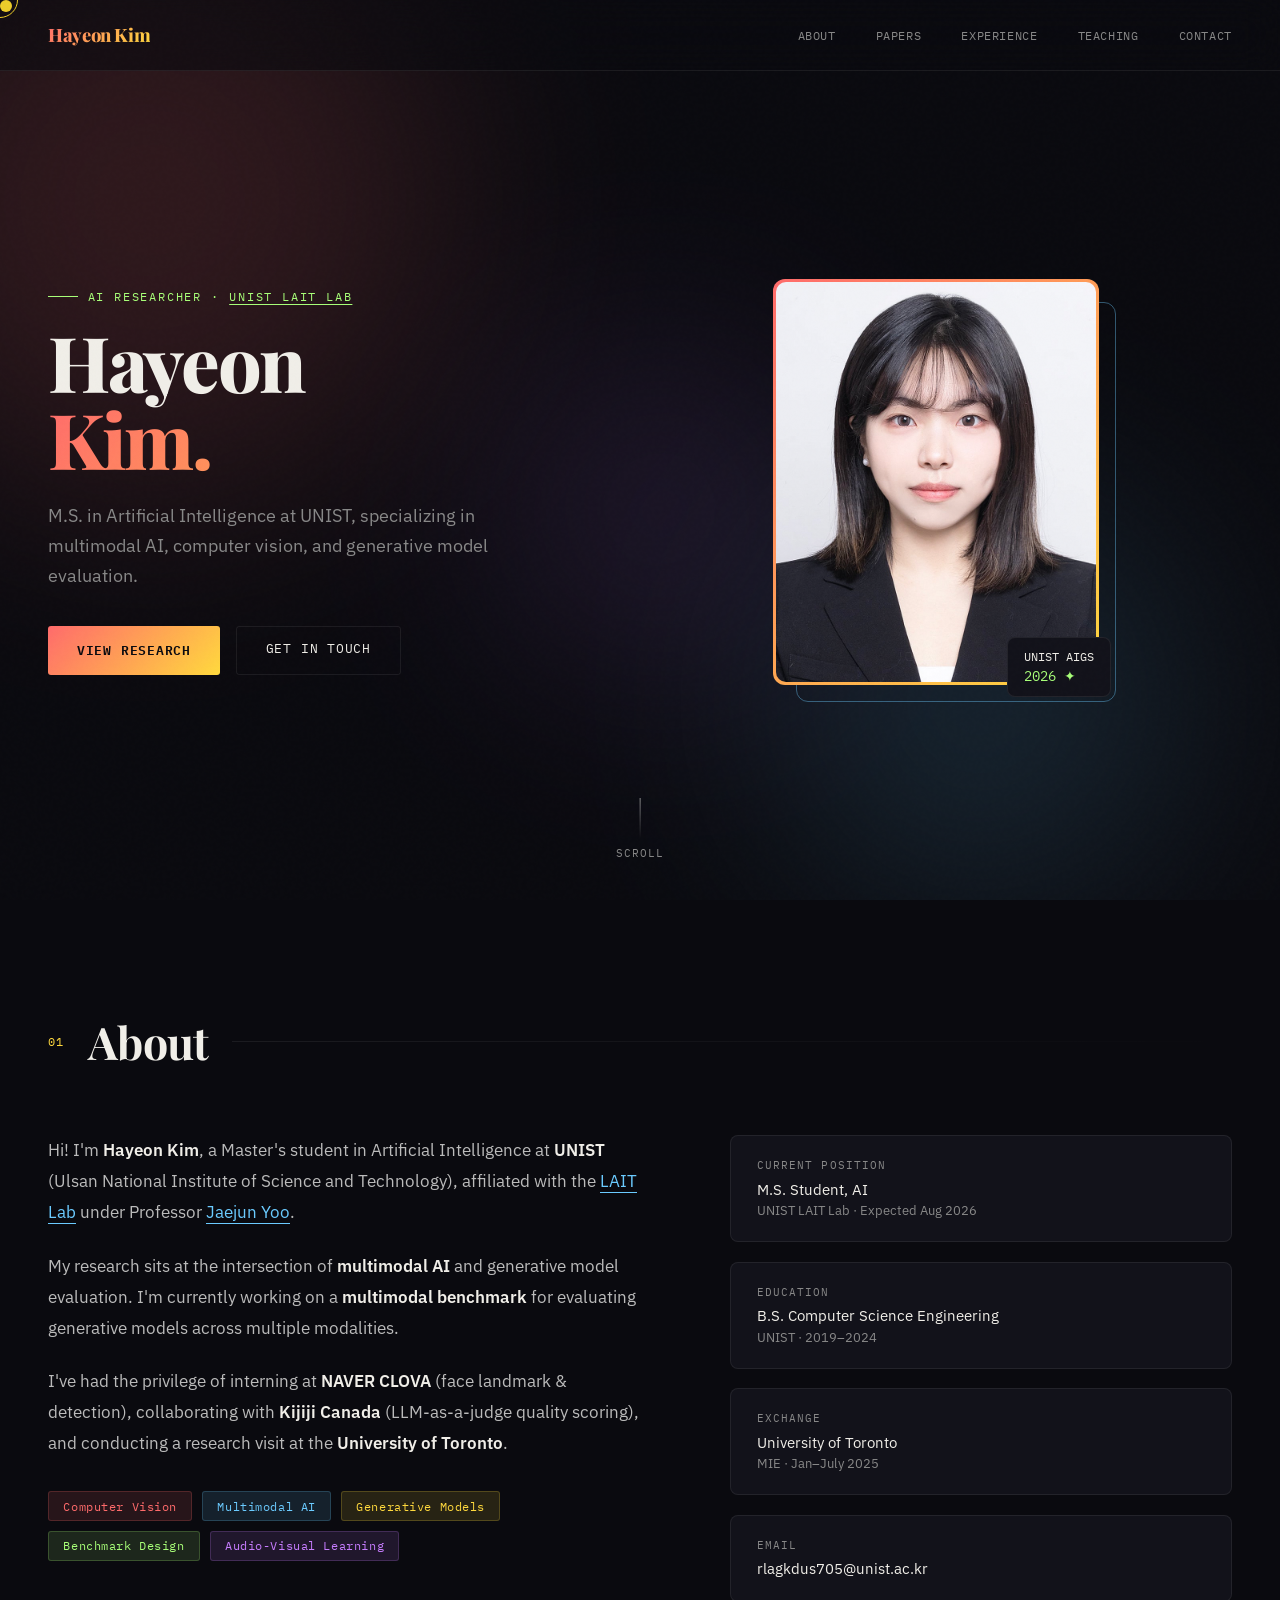
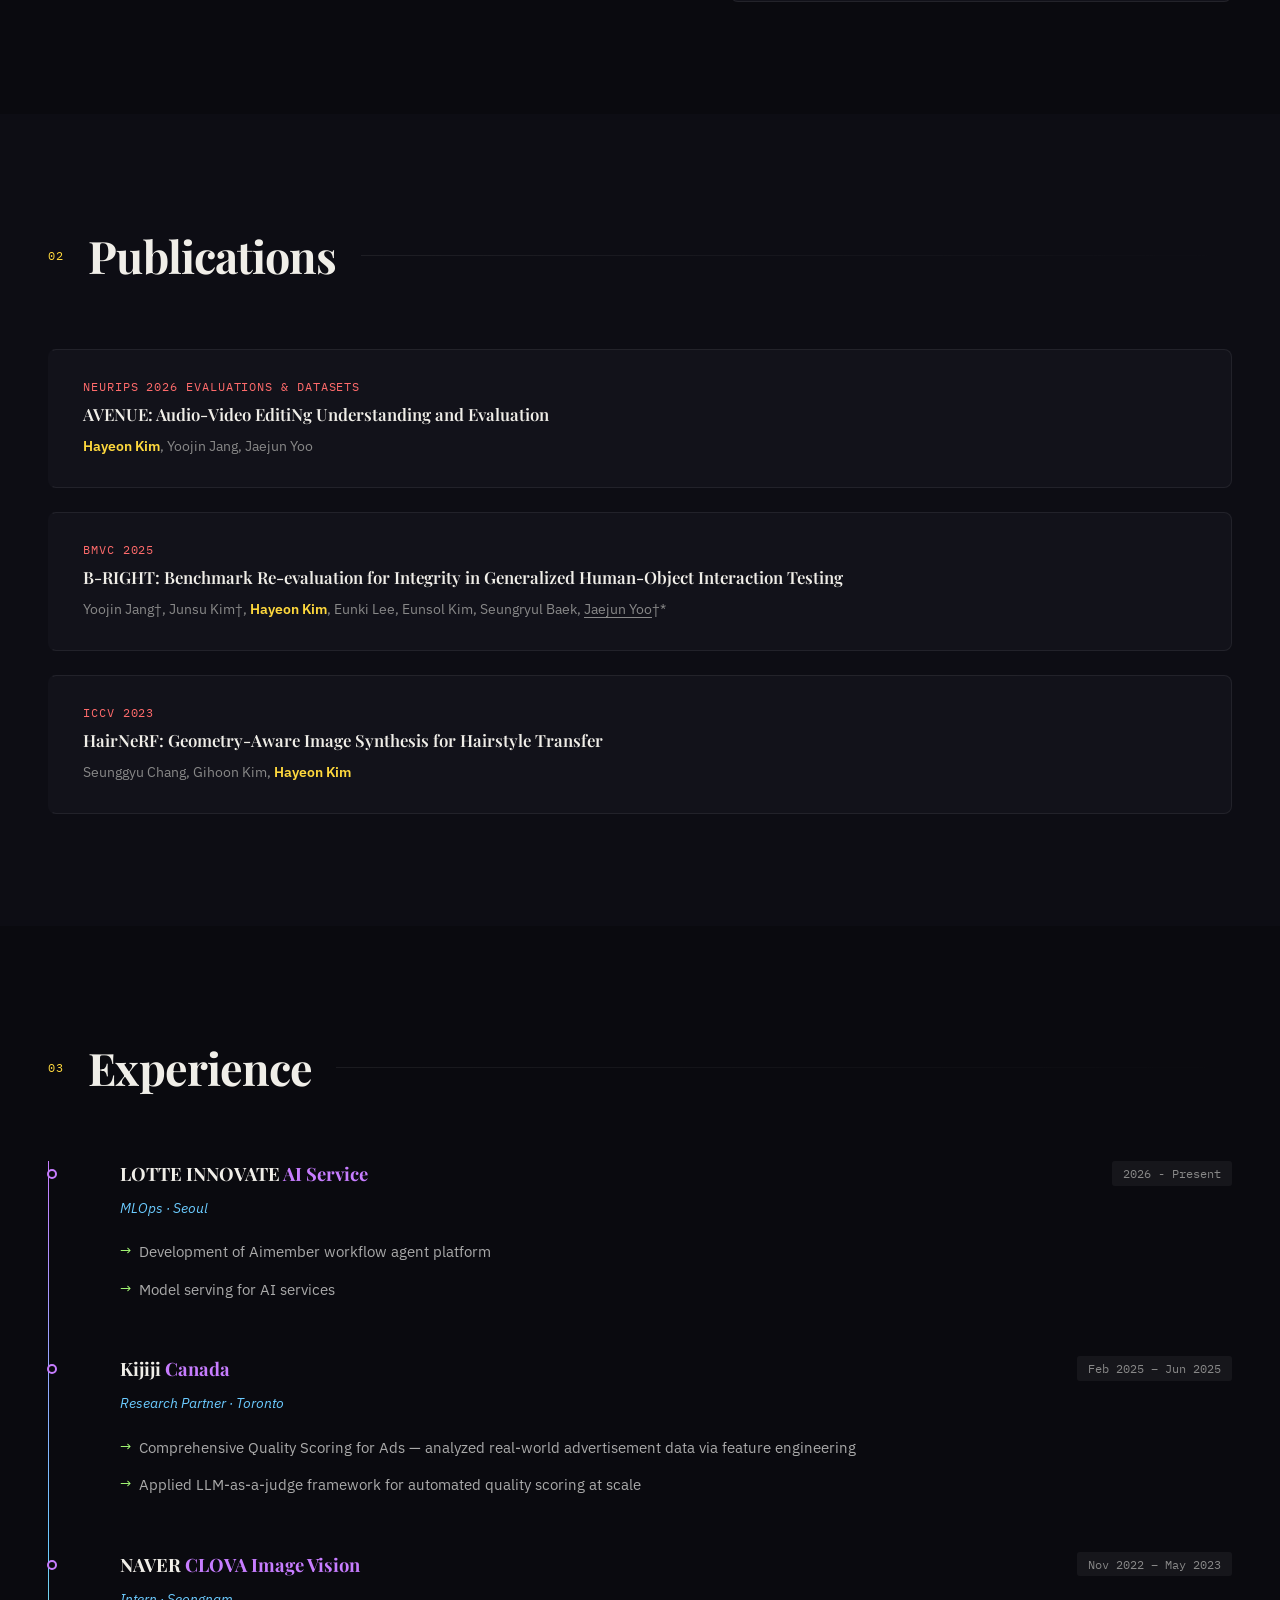
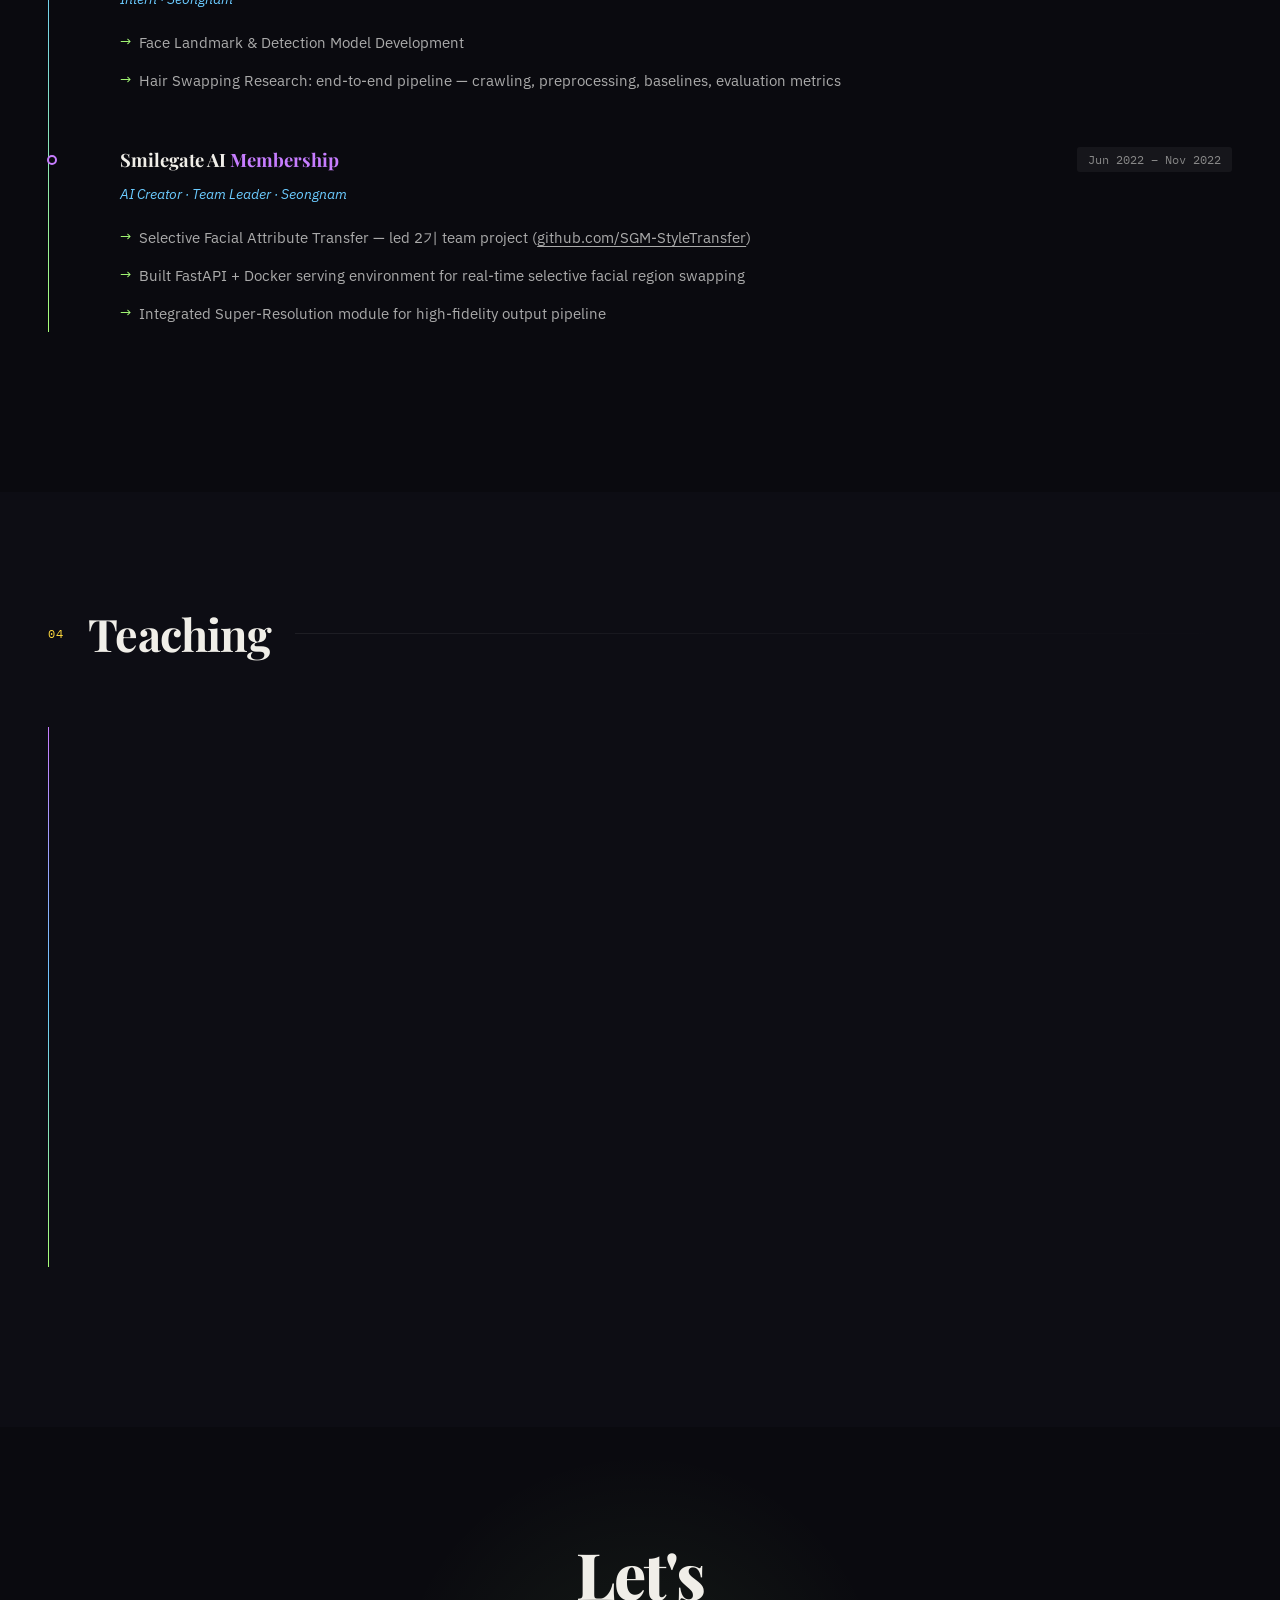
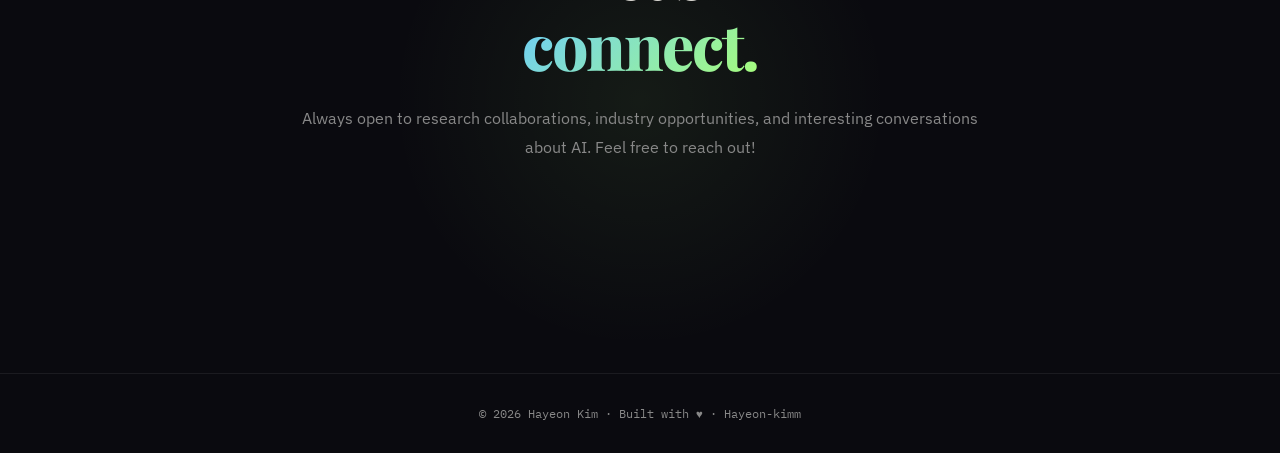
==== commit 6a98500e: "Update publication venue for AVENUE paper" ====
--- a/index.html
+++ b/index.html
@@ -714,7 +714,7 @@
     </div>
     <div class="pub-list">
       <div class="pub-item reveal">
-        <div class="pub-venue">ICML 2026 Workshop · ML for Audio</div>
+        <div class="pub-venue">NeurIPS 2026 Evaluations & Datasets</div>
         <div class="pub-title">AVENUE: Audio-Video EditiNg Understanding and Evaluation</div>
         <div class="pub-authors"><span class="me">Hayeon Kim</span>, Yoojin Jang, Jaejun Yoo</div>
       </div>
